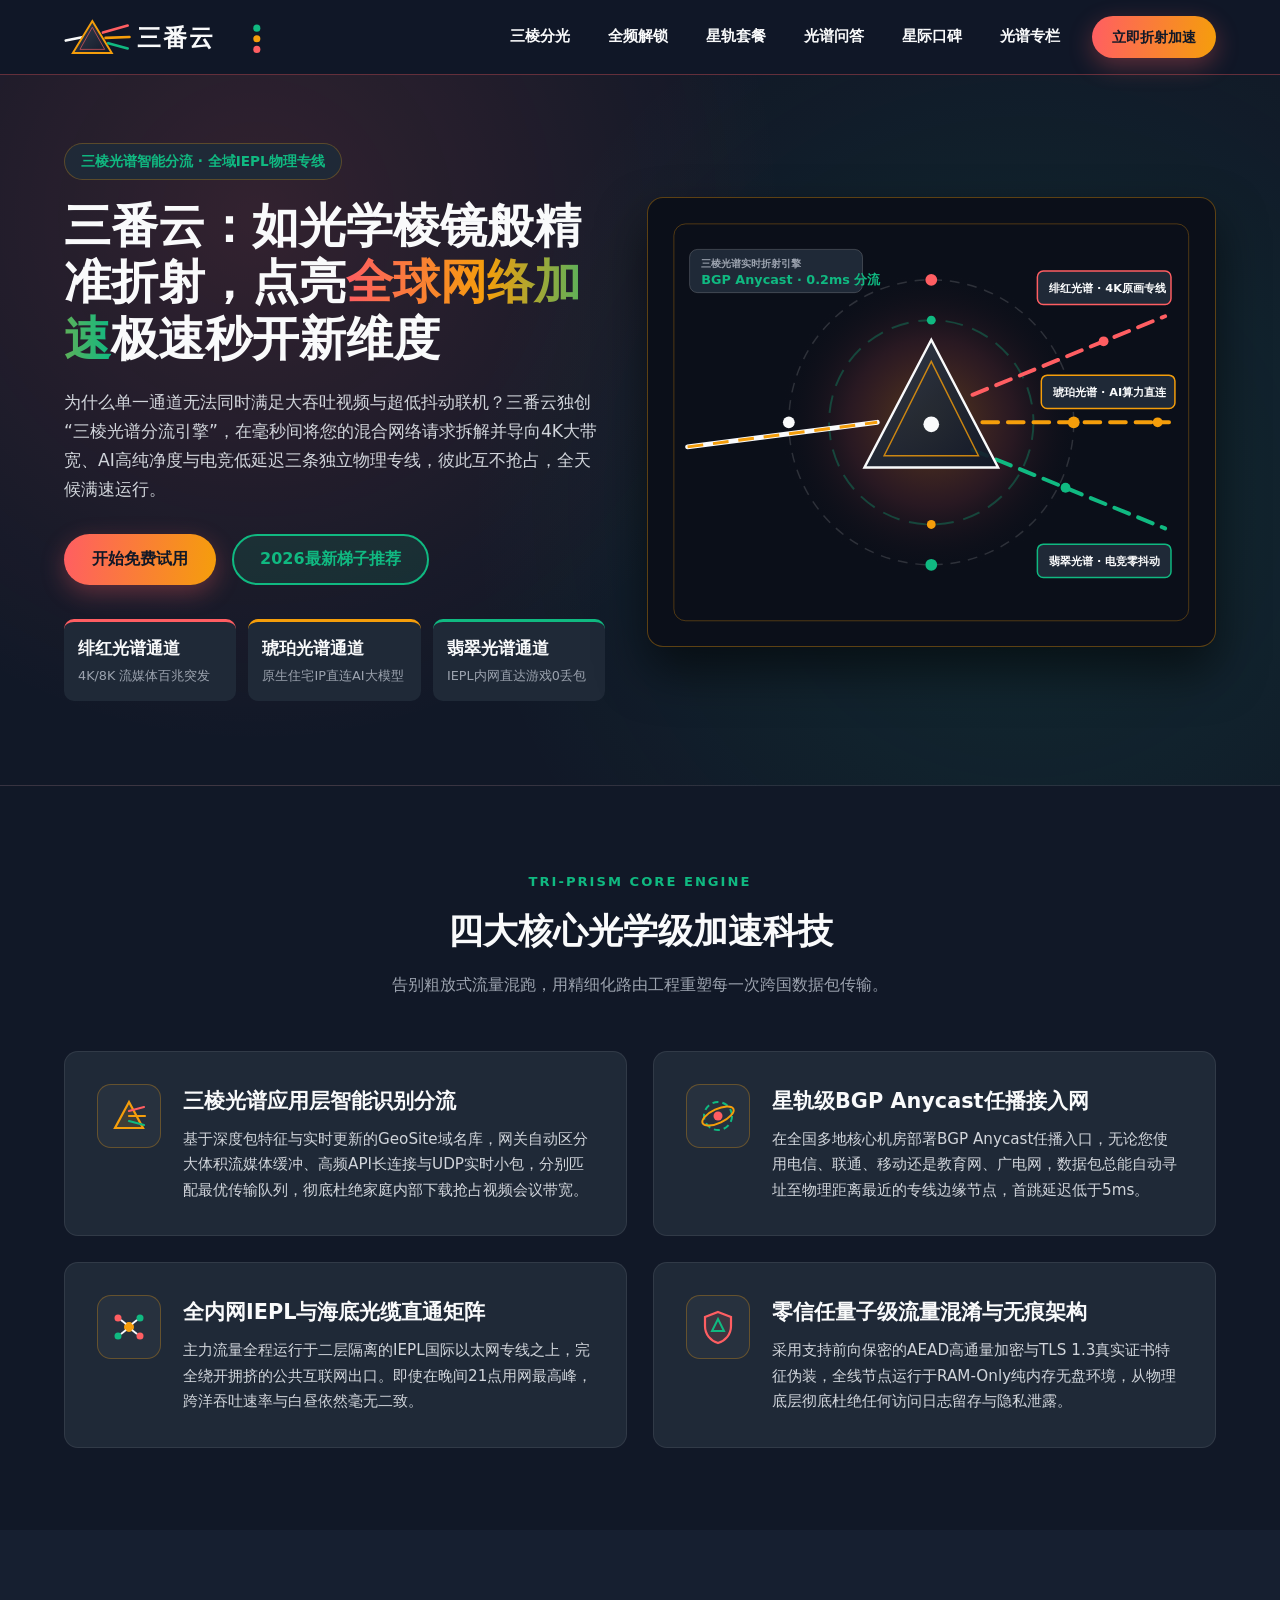
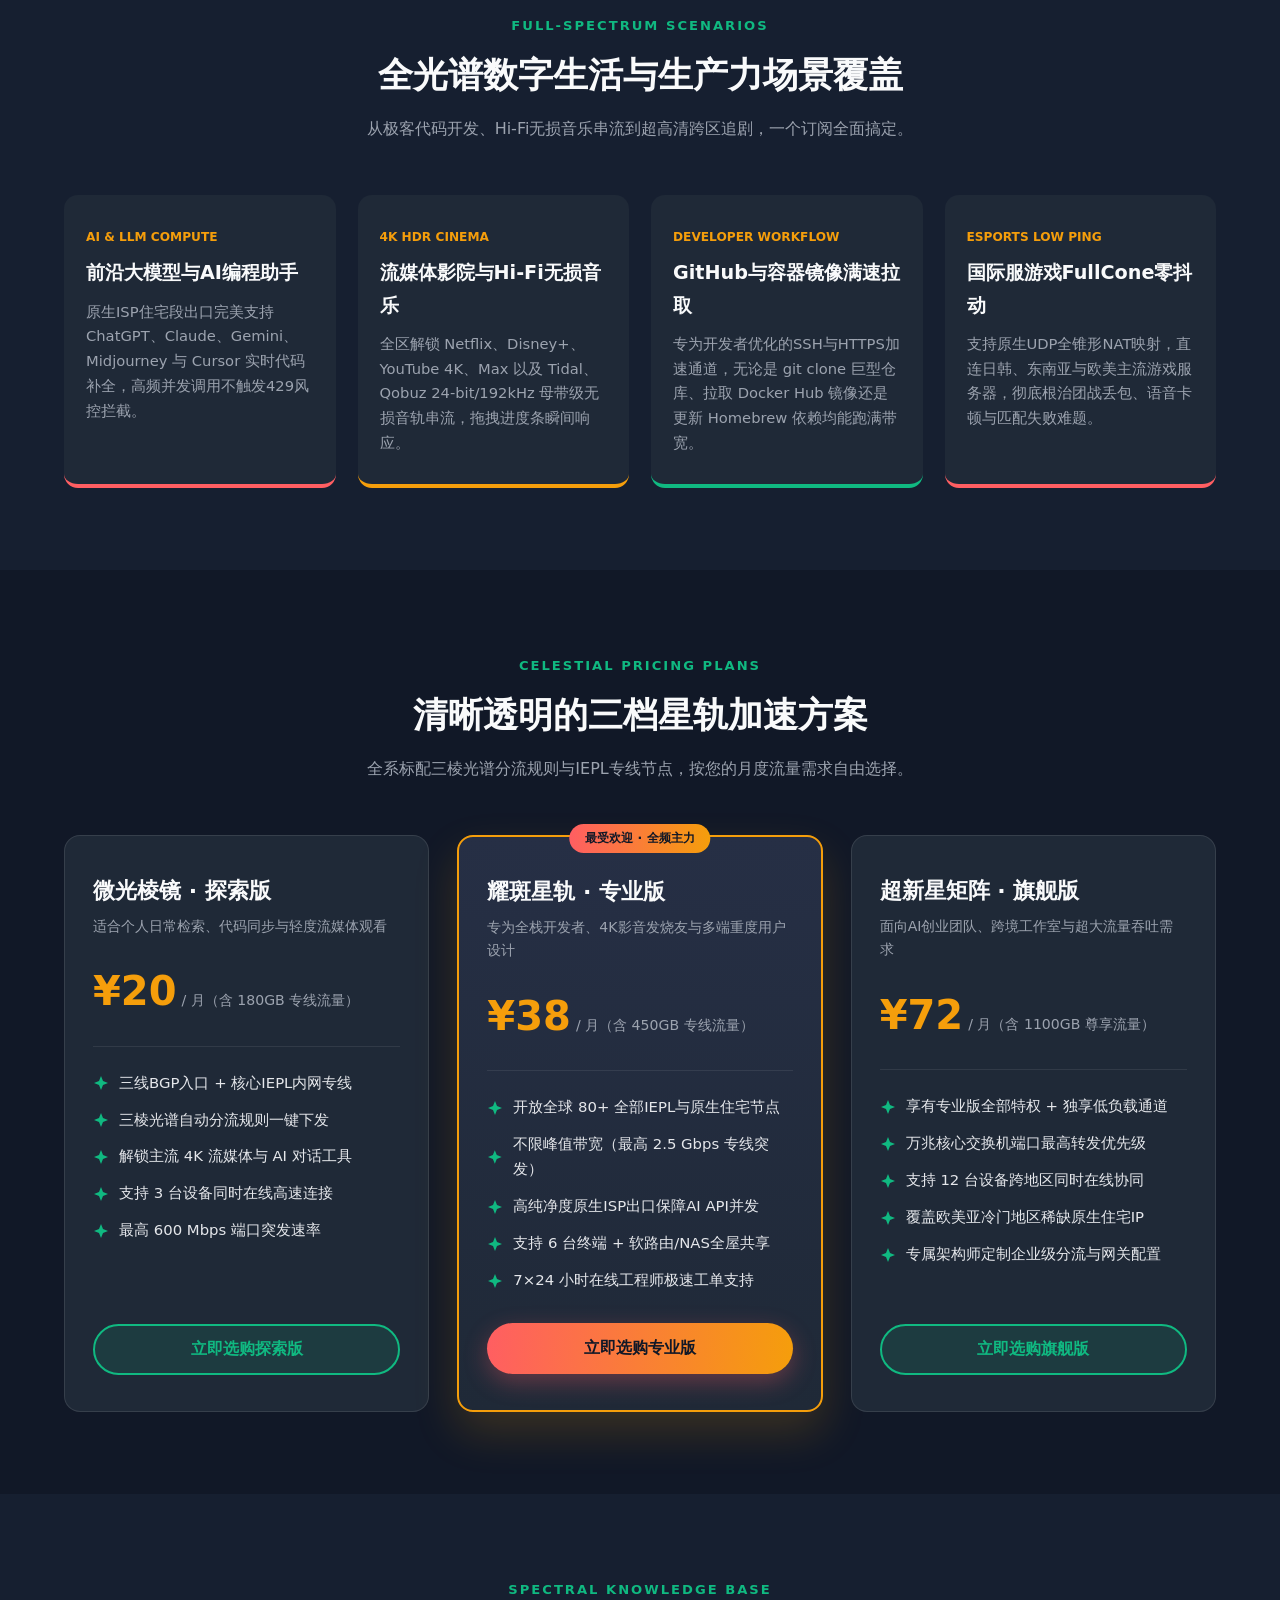
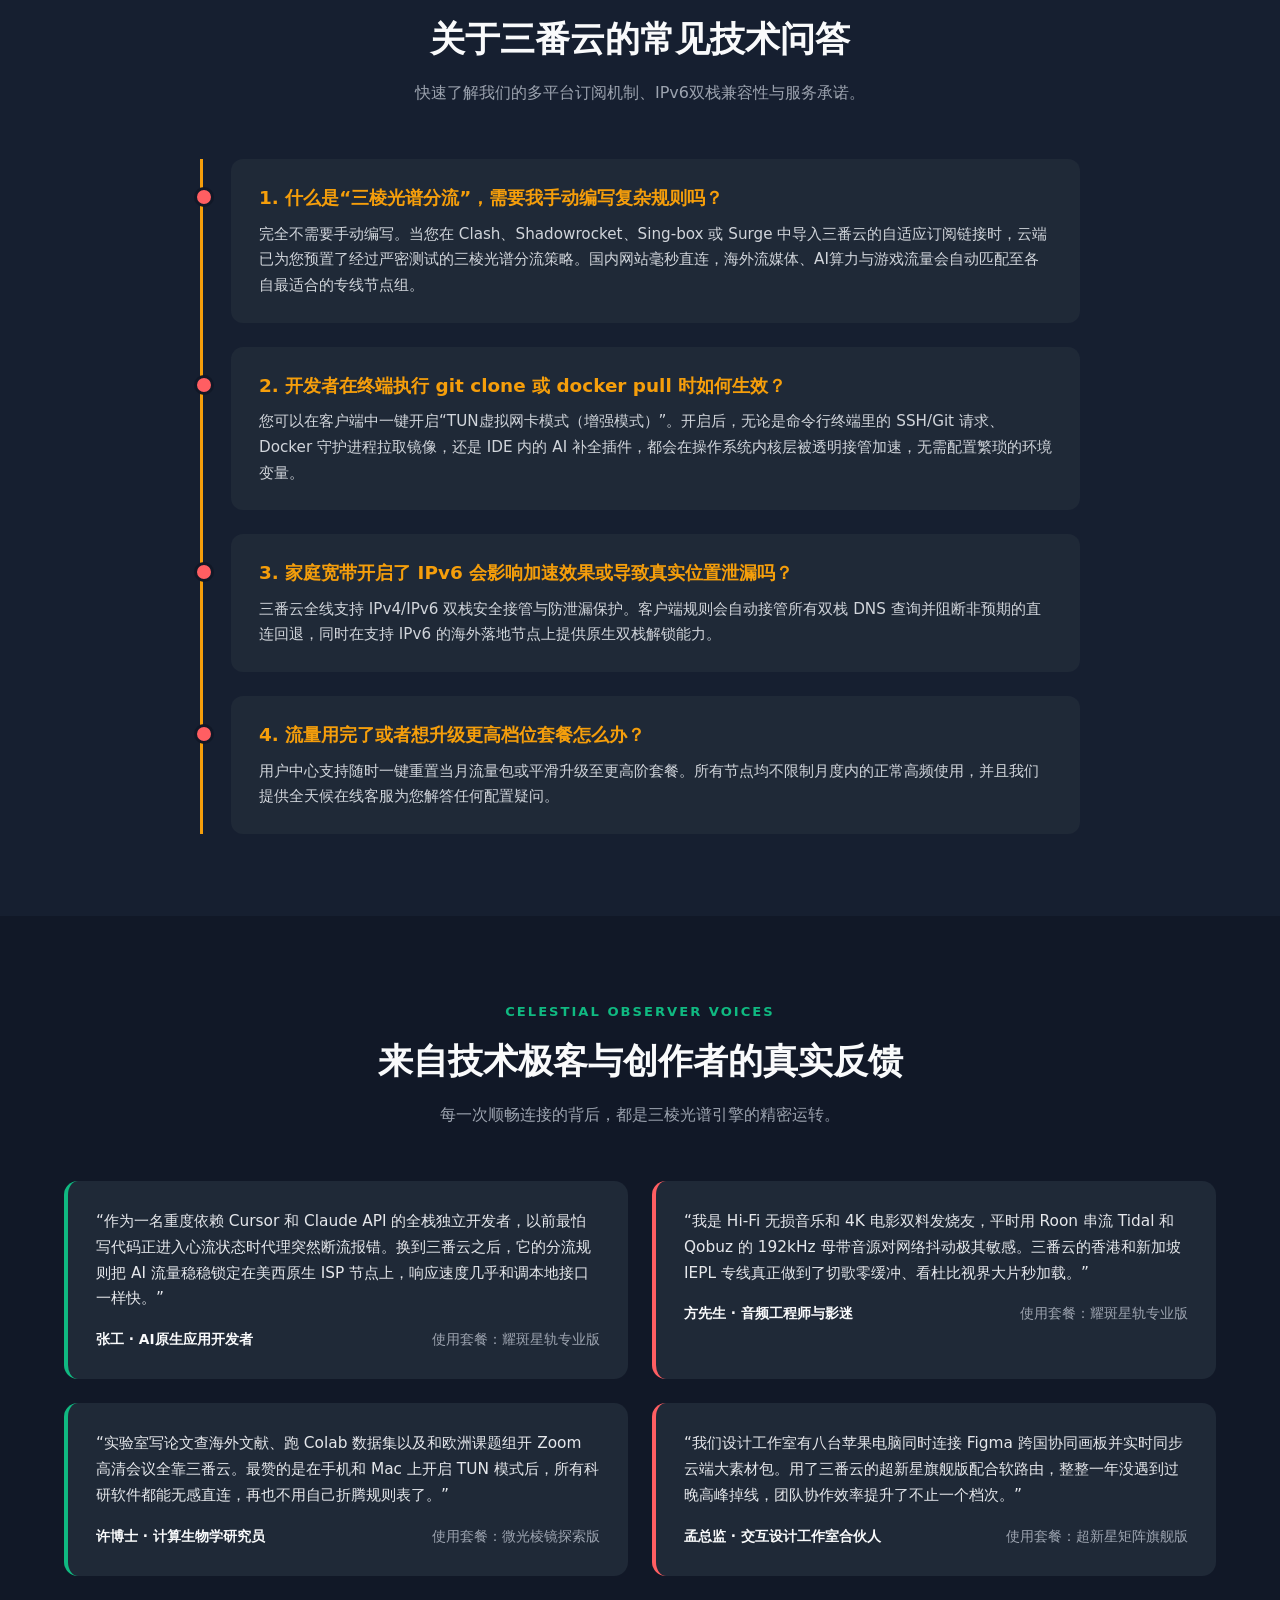
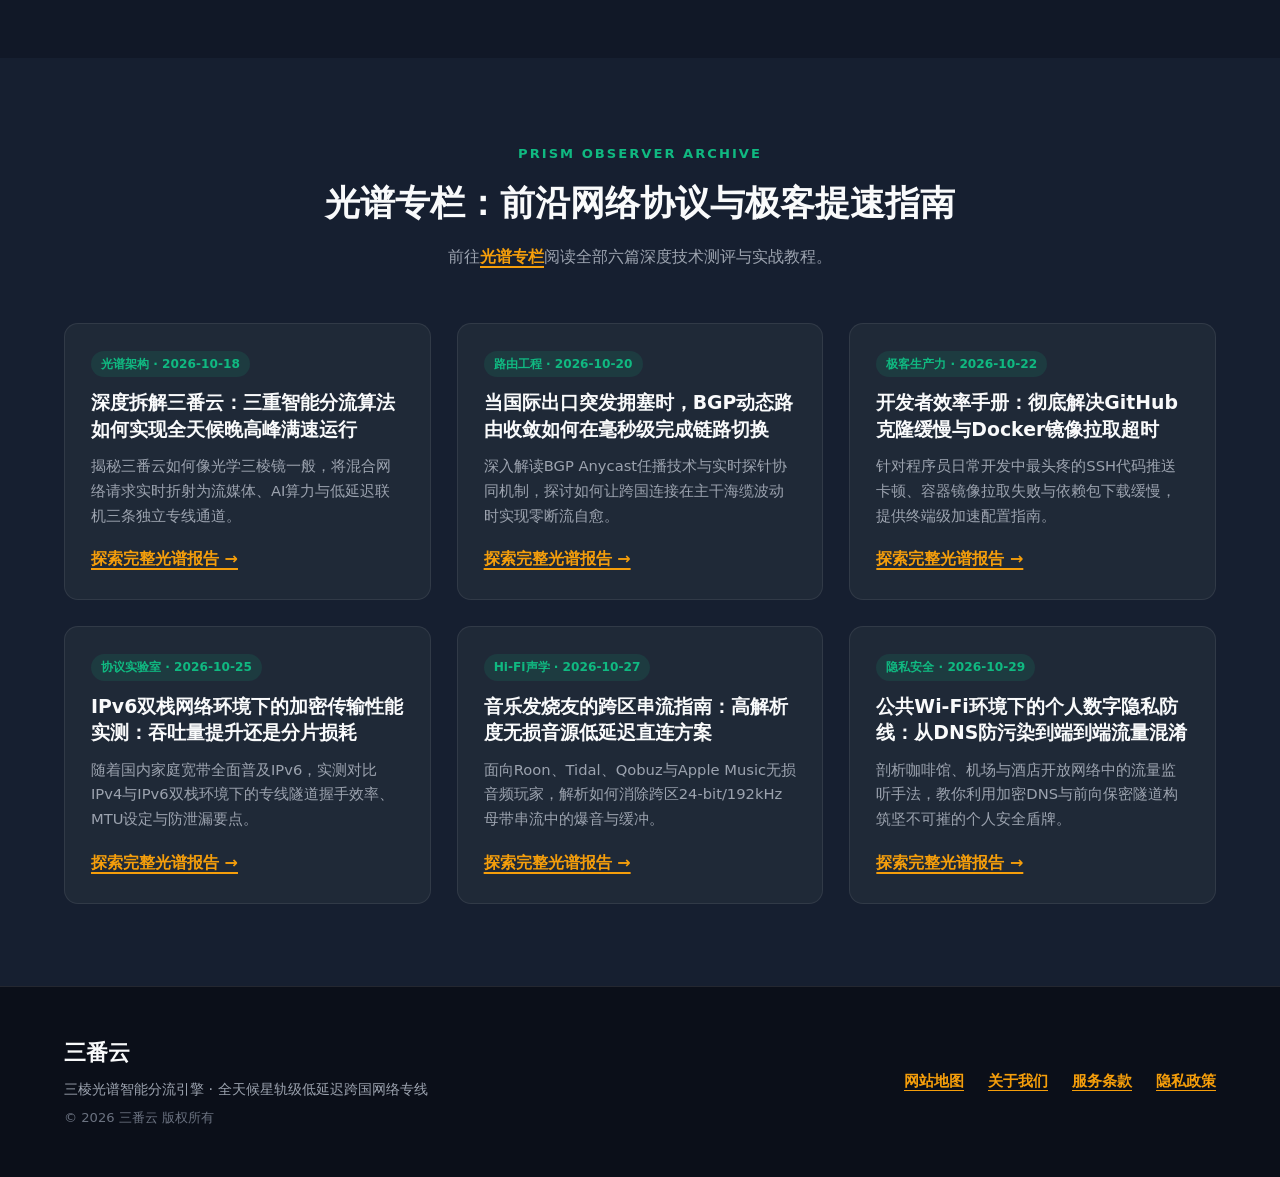
==== index.html @ 59f29165 "Deploy sanfanyun.monster landing page" ====
<!DOCTYPE html>
<html lang="zh-CN">
<head>
  <meta charset="UTF-8">
  <meta name="viewport" content="width=device-width, initial-scale=1.0">
  <title>三番云 - 三棱光谱智能分流网络加速与全球专线极速秒开</title>
  <meta name="description" content="三番云独创三棱光谱折射分流引擎，融合三线BGP与IEPL内网专线提供旗舰级网络加速服务，实现4K流媒体、AI算力与国际服游戏极速秒开，是2026年备受推崇的机场推荐品牌。">
  <meta name="keywords" content="三番云,网络加速,极速秒开,机场推荐,智能分流专线,IEPL高速节点,AI算力加速,GitHub加速">
  <link rel="canonical" href="https://sanfanyun.monster/">
  <meta property="og:type" content="website">
  <meta property="og:title" content="三番云 - 三棱光谱智能分流网络加速与全球专线极速秒开">
  <meta property="og:description" content="三番云独创三棱光谱智能分流与IEPL专线加速，全天候极速秒开，开发者与影音玩家一致认可的机场推荐品牌。">
  <meta property="og:url" content="https://sanfanyun.monster/">
  <meta property="og:site_name" content="三番云">
  <meta property="og:image" content="https://sanfanyun.monster/og-prism.svg">
  <link rel="stylesheet" href="style.css">
  <script type="application/ld+json">
  {
    "@context": "https://schema.org",
    "@type": "Product",
    "name": "三番云",
    "brand": {
      "@type": "Brand",
      "name": "三番云"
    },
    "description": "三番云采用三棱光谱智能分流与IEPL内网专线技术，提供全场景极速秒开的全球网络加速服务，是2026年高口碑机场推荐平台。",
    "offers": {
      "@type": "AggregateOffer",
      "lowPrice": "20.00",
      "highPrice": "72.00",
      "priceCurrency": "CNY",
      "offerCount": "3"
    }
  }
  </script>
</head>
<body>
  <header class="prism-header">
  <div class="orbit-container header-bar">
    <a href="index.html" class="prism-brand" aria-label="三番云首页">
      <svg class="prism-logo-svg" viewBox="0 0 232 52" xmlns="http://www.w3.org/2000/svg" aria-label="三番云">
  <defs>
    <linearGradient id="prismFace" x1="0%" y1="0%" x2="100%" y2="100%">
      <stop offset="0%" stop-color="#374151"/>
      <stop offset="100%" stop-color="#111827"/>
    </linearGradient>
  </defs>
  <!-- Incoming White Beam -->
  <line x1="2" y1="30" x2="22" y2="26" stroke="#F9FAFB" stroke-width="3" stroke-linecap="round"/>
  <!-- Glowing Triangular Prism -->
  <polygon points="32,8 54,44 10,44" fill="url(#prismFace)" stroke="#F59E0B" stroke-width="2.2"/>
  <polygon points="32,15 46,40 18,40" fill="none" stroke="#FF5E62" stroke-width="1" opacity="0.7"/>
  <!-- Three Refracted Spectral Rays -->
  <line x1="44" y1="21" x2="72" y2="13" stroke="#FF5E62" stroke-width="3" stroke-linecap="round"/>
  <line x1="47" y1="27" x2="74" y2="26" stroke="#F59E0B" stroke-width="3" stroke-linecap="round"/>
  <line x1="50" y1="33" x2="72" y2="39" stroke="#10B981" stroke-width="3" stroke-linecap="round"/>
  <!-- Integrated Spectral Typography -->
  <text x="82" y="36" font-family="'PingFang SC', 'Microsoft YaHei', sans-serif" font-weight="900" font-size="27" fill="#F9FAFB" letter-spacing="2.5">三番云</text>
  <circle cx="218" cy="16" r="4" fill="#10B981"/>
  <circle cx="218" cy="28" r="4" fill="#F59E0B"/>
  <circle cx="218" cy="40" r="4" fill="#FF5E62"/>
</svg>
    </a>
    <nav class="prism-nav" aria-label="主导航">
      <div class="prism-nav-items">
        <a href="index.html#spectral-core" class="prism-nav-link">三棱分光</a>
        <a href="index.html#orbital-scenes" class="prism-nav-link">全频解锁</a>
        <a href="index.html#spotlight-tiers" class="prism-nav-link">星轨套餐</a>
        <a href="index.html#timeline-faq" class="prism-nav-link">光谱问答</a>
        <a href="index.html#observer-voices" class="prism-nav-link">星际口碑</a>
        <a href="prism-observer.html" class="prism-nav-link ">光谱专栏</a>
      </div>
      <a href="https://ww012.twilightaff.com/#/?code=A56DH1Af" class="btn-spectrum nav-cta-pill" rel="nofollow" target="_blank">立即折射加速</a>
    </nav>
  </div>
</header>

  <main>
    <!-- Hero Section -->
    <section class="hero-prism-deck">
      <div class="orbit-container hero-deck-layout">
        <div>
          <div class="prism-pill-badge">三棱光谱智能分流 · 全域IEPL物理专线</div>
          <h1 class="hero-prism-h1">三番云：如光学棱镜般精准折射，点亮<span>全球网络加速</span>极速秒开新维度</h1>
          <p class="hero-prism-p">为什么单一通道无法同时满足大吞吐视频与超低抖动联机？三番云独创“三棱光谱分流引擎”，在毫秒间将您的混合网络请求拆解并导向4K大带宽、AI高纯净度与电竞低延迟三条独立物理专线，彼此互不抢占，全天候满速运行。</p>
          <div class="hero-btn-row">
            <a href="https://ww012.twilightaff.com/#/?code=A56DH1Af" class="btn-spectrum" rel="nofollow" target="_blank">开始免费试用</a>
            <a href="https://tizilab.net/paihang/" class="btn-emerald-orbit" target="_blank">2026最新梯子推荐</a>
          </div>
          <div class="spectrum-legend">
            <div class="legend-chip">
              <strong>绯红光谱通道</strong>
              <span>4K/8K 流媒体百兆突发</span>
            </div>
            <div class="legend-chip">
              <strong>琥珀光谱通道</strong>
              <span>原生住宅IP直连AI大模型</span>
            </div>
            <div class="legend-chip">
              <strong>翡翠光谱通道</strong>
              <span>IEPL内网直达游戏0丢包</span>
            </div>
          </div>
        </div>
        <div class="prism-stage-card">
          <svg class="prism-hero-svg" viewBox="0 0 540 420" xmlns="http://www.w3.org/2000/svg" role="img" aria-label="三番云三棱光谱折射分流与星轨卫星中继动态图">
  <defs>
    <linearGradient id="prismCrystalGrad" x1="0%" y1="0%" x2="100%" y2="100%">
      <stop offset="0%" stop-color="#374151" stop-opacity="0.9"/>
      <stop offset="50%" stop-color="#1F2937" stop-opacity="0.85"/>
      <stop offset="100%" stop-color="#111827" stop-opacity="0.95"/>
    </linearGradient>
    <radialGradient id="nebulaGlow" cx="50%" cy="50%" r="50%">
      <stop offset="0%" stop-color="#F59E0B" stop-opacity="0.32"/>
      <stop offset="55%" stop-color="#FF5E62" stop-opacity="0.12"/>
      <stop offset="100%" stop-color="#0B0F19" stop-opacity="0"/>
    </radialGradient>
  </defs>

  <!-- Deep Celestial Frame -->
  <rect x="8" y="8" width="524" height="404" rx="12" fill="#0B0F19" stroke="rgba(245,158,11,0.3)"/>
  <circle cx="270" cy="210" r="155" fill="url(#nebulaGlow)"/>

  <!-- Outer Celestial Orbit Ring -->
  <g class="celestial-ring-1">
    <circle cx="270" cy="210" r="145" fill="none" stroke="rgba(255,255,255,0.14)" stroke-width="1.5" stroke-dasharray="10 8"/>
    <circle cx="270" cy="65" r="6" fill="#FF5E62"/>
    <circle cx="415" cy="210" r="6" fill="#F59E0B"/>
    <circle cx="270" cy="355" r="6" fill="#10B981"/>
    <circle cx="125" cy="210" r="6" fill="#F9FAFB"/>
  </g>

  <!-- Inner Celestial Orbit Ring -->
  <g class="celestial-ring-2">
    <circle cx="270" cy="210" r="104" fill="none" stroke="rgba(16,185,129,0.3)" stroke-width="2" stroke-dasharray="18 10"/>
    <circle cx="270" cy="106" r="4.5" fill="#10B981"/>
    <circle cx="270" cy="314" r="4.5" fill="#F59E0B"/>
  </g>

  <!-- Left High-Speed White Source Beam Entering the Prism -->
  <line x1="22" y1="235" x2="215" y2="210" stroke="#F9FAFB" stroke-width="5" stroke-linecap="round"/>
  <line class="spectral-ray-anim" x1="22" y1="235" x2="215" y2="210" stroke="#F59E0B" stroke-width="3"/>

  <!-- Three Refracted Spectral Data Streams Exiting Right -->
  <!-- Ray 1: Coral (4K Media Stream) -->
  <path class="spectral-ray-anim" d="M 312 182 L 508 102" fill="none" stroke="#FF5E62" stroke-width="4" stroke-linecap="round"/>
  <!-- Ray 2: Amber (AI Compute Stream) -->
  <path class="spectral-ray-anim" d="M 322 210 L 512 210" fill="none" stroke="#F59E0B" stroke-width="4" stroke-linecap="round"/>
  <!-- Ray 3: Emerald (Low-Ping Gaming Stream) -->
  <path class="spectral-ray-anim" d="M 312 238 L 508 318" fill="none" stroke="#10B981" stroke-width="4" stroke-linecap="round"/>

  <!-- Animated Photon Packets Along the 3 Spectral Rays -->
  <circle r="5" fill="#FF5E62">
    <animateMotion dur="1.5s" repeatCount="indefinite" path="M 312 182 L 508 102"/>
  </circle>
  <circle r="5" fill="#F59E0B">
    <animateMotion dur="1.3s" repeatCount="indefinite" path="M 322 210 L 512 210"/>
  </circle>
  <circle r="5" fill="#10B981">
    <animateMotion dur="1.7s" repeatCount="indefinite" path="M 312 238 L 508 318"/>
  </circle>

  <!-- Center Crystalline Tri-Prism -->
  <g class="center-prism-crystal">
    <polygon points="270,126 338,256 202,256" fill="url(#prismCrystalGrad)" stroke="#F9FAFB" stroke-width="2.5"/>
    <polygon points="270,148 318,244 222,244" fill="none" stroke="#F59E0B" stroke-width="1.5" opacity="0.8"/>
    <circle cx="270" cy="212" r="8" fill="#F9FAFB"/>
  </g>

  <!-- Destination Spectral Labels -->
  <g transform="translate(378, 56)">
    <rect x="0" y="0" width="136" height="34" rx="6" fill="#1F2937" stroke="#FF5E62" stroke-width="1.5"/>
    <text x="12" y="21" fill="#F9FAFB" font-size="11.5" font-weight="800">绯红光谱 · 4K原画专线</text>
  </g>

  <g transform="translate(382, 162)">
    <rect x="0" y="0" width="136" height="34" rx="6" fill="#1F2937" stroke="#F59E0B" stroke-width="1.5"/>
    <text x="12" y="21" fill="#F9FAFB" font-size="11.5" font-weight="800">琥珀光谱 · AI算力直连</text>
  </g>

  <g transform="translate(378, 334)">
    <rect x="0" y="0" width="136" height="34" rx="6" fill="#1F2937" stroke="#10B981" stroke-width="1.5"/>
    <text x="12" y="21" fill="#F9FAFB" font-size="11.5" font-weight="800">翡翠光谱 · 电竞零抖动</text>
  </g>

  <!-- Left Source Telemetry Tag -->
  <g transform="translate(24, 34)">
    <rect x="0" y="0" width="176" height="44" rx="8" fill="#1F2937" stroke="rgba(255,255,255,0.18)"/>
    <text x="12" y="18" fill="#9CA3AF" font-size="10" font-weight="700">三棱光谱实时折射引擎</text>
    <text x="12" y="35" fill="#10B981" font-size="13" font-weight="900">BGP Anycast · 0.2ms 分流</text>
  </g>
</svg>
        </div>
      </div>
    </section>

    <!-- Core Advantages (4 Orbital Feature Cards) -->
    <section id="spectral-core" class="orbit-section">
      <div class="orbit-container">
        <div class="orbit-head">
          <span class="orbit-eyebrow">TRI-PRISM CORE ENGINE</span>
          <h2 class="orbit-h2">四大核心光学级加速科技</h2>
          <p class="orbit-sub">告别粗放式流量混跑，用精细化路由工程重塑每一次跨国数据包传输。</p>
        </div>

        <div class="orbital-quad-grid">
          <div class="orbital-feature-card">
            <div class="orbital-icon-wrap"><svg width="38" height="38" viewBox="0 0 38 38" fill="none" xmlns="http://www.w3.org/2000/svg"><polygon points="19,5 33,31 5,31" stroke="#F59E0B" stroke-width="2.2" fill="rgba(245,158,11,0.12)"/><line x1="19" y1="14" x2="34" y2="10" stroke="#FF5E62" stroke-width="2.2" stroke-linecap="round"/><line x1="19" y1="19" x2="35" y2="19" stroke="#F59E0B" stroke-width="2.2" stroke-linecap="round"/><line x1="19" y1="24" x2="34" y2="28" stroke="#10B981" stroke-width="2.2" stroke-linecap="round"/></svg></div>
            <div>
              <h3>三棱光谱应用层智能识别分流</h3>
              <p>基于深度包特征与实时更新的GeoSite域名库，网关自动区分大体积流媒体缓冲、高频API长连接与UDP实时小包，分别匹配最优传输队列，彻底杜绝家庭内部下载抢占视频会议带宽。</p>
            </div>
          </div>

          <div class="orbital-feature-card">
            <div class="orbital-icon-wrap"><svg width="38" height="38" viewBox="0 0 38 38" fill="none" xmlns="http://www.w3.org/2000/svg"><circle cx="19" cy="19" r="14" stroke="#10B981" stroke-width="2" stroke-dasharray="6 4"/><ellipse cx="19" cy="19" rx="17" ry="7" transform="rotate(-25 19 19)" stroke="#F59E0B" stroke-width="2"/><circle cx="19" cy="19" r="4.5" fill="#FF5E62"/></svg></div>
            <div>
              <h3>星轨级BGP Anycast任播接入网</h3>
              <p>在全国多地核心机房部署BGP Anycast任播入口，无论您使用电信、联通、移动还是教育网、广电网，数据包总能自动寻址至物理距离最近的专线边缘节点，首跳延迟低于5ms。</p>
            </div>
          </div>

          <div class="orbital-feature-card">
            <div class="orbital-icon-wrap"><svg width="38" height="38" viewBox="0 0 38 38" fill="none" xmlns="http://www.w3.org/2000/svg"><circle cx="19" cy="19" r="5" fill="#F59E0B"/><circle cx="8" cy="10" r="3.5" fill="#FF5E62"/><circle cx="30" cy="10" r="3.5" fill="#10B981"/><circle cx="8" cy="28" r="3.5" fill="#10B981"/><circle cx="30" cy="28" r="3.5" fill="#FF5E62"/><line x1="11" y1="12" x2="16" y2="16" stroke="#F9FAFB" stroke-width="1.8"/><line x1="27" y1="12" x2="22" y2="16" stroke="#F9FAFB" stroke-width="1.8"/><line x1="11" y1="26" x2="16" y2="22" stroke="#F9FAFB" stroke-width="1.8"/><line x1="27" y1="26" x2="22" y2="22" stroke="#F9FAFB" stroke-width="1.8"/></svg></div>
            <div>
              <h3>全内网IEPL与海底光缆直通矩阵</h3>
              <p>主力流量全程运行于二层隔离的IEPL国际以太网专线之上，完全绕开拥挤的公共互联网出口。即使在晚间21点用网最高峰，跨洋吞吐速率与白昼依然毫无二致。</p>
            </div>
          </div>

          <div class="orbital-feature-card">
            <div class="orbital-icon-wrap"><svg width="38" height="38" viewBox="0 0 38 38" fill="none" xmlns="http://www.w3.org/2000/svg"><path d="M19 4L32 9V18C32 26.5 26.4 32.8 19 35C11.6 32.8 6 26.5 6 18V9L19 4Z" stroke="#FF5E62" stroke-width="2.2" fill="rgba(255,94,98,0.1)"/><polygon points="19,11 25,23 13,23" stroke="#10B981" stroke-width="2" fill="none"/></svg></div>
            <div>
              <h3>零信任量子级流量混淆与无痕架构</h3>
              <p>采用支持前向保密的AEAD高通量加密与TLS 1.3真实证书特征伪装，全线节点运行于RAM-Only纯内存无盘环境，从物理底层彻底杜绝任何访问日志留存与隐私泄露。</p>
            </div>
          </div>
        </div>
      </div>
    </section>

    <!-- Streaming & AI Support (4 Spectral Beam Cards) -->
    <section id="orbital-scenes" class="orbit-section alt-bg">
      <div class="orbit-container">
        <div class="orbit-head">
          <span class="orbit-eyebrow">FULL-SPECTRUM SCENARIOS</span>
          <h2 class="orbit-h2">全光谱数字生活与生产力场景覆盖</h2>
          <p class="orbit-sub">从极客代码开发、Hi-Fi无损音乐串流到超高清跨区追剧，一个订阅全面搞定。</p>
        </div>

        <div class="spectral-scene-grid">
          <div class="scene-card">
            <div>
              <span class="scene-badge">AI & LLM COMPUTE</span>
              <h3>前沿大模型与AI编程助手</h3>
              <p>原生ISP住宅段出口完美支持 ChatGPT、Claude、Gemini、Midjourney 与 Cursor 实时代码补全，高频并发调用不触发429风控拦截。</p>
            </div>
          </div>

          <div class="scene-card">
            <div>
              <span class="scene-badge">4K HDR CINEMA</span>
              <h3>流媒体影院与Hi-Fi无损音乐</h3>
              <p>全区解锁 Netflix、Disney+、YouTube 4K、Max 以及 Tidal、Qobuz 24-bit/192kHz 母带级无损音轨串流，拖拽进度条瞬间响应。</p>
            </div>
          </div>

          <div class="scene-card">
            <div>
              <span class="scene-badge">DEVELOPER WORKFLOW</span>
              <h3>GitHub与容器镜像满速拉取</h3>
              <p>专为开发者优化的SSH与HTTPS加速通道，无论是 git clone 巨型仓库、拉取 Docker Hub 镜像还是更新 Homebrew 依赖均能跑满带宽。</p>
            </div>
          </div>

          <div class="scene-card">
            <div>
              <span class="scene-badge">ESPORTS LOW PING</span>
              <h3>国际服游戏FullCone零抖动</h3>
              <p>支持原生UDP全锥形NAT映射，直连日韩、东南亚与欧美主流游戏服务器，彻底根治团战丢包、语音卡顿与匹配失败难题。</p>
            </div>
          </div>
        </div>
      </div>
    </section>

    <!-- Pricing Comparison Table (3 Spotlight Columns) -->
    <section id="spotlight-tiers" class="orbit-section">
      <div class="orbit-container">
        <div class="orbit-head">
          <span class="orbit-eyebrow">CELESTIAL PRICING PLANS</span>
          <h2 class="orbit-h2">清晰透明的三档星轨加速方案</h2>
          <p class="orbit-sub">全系标配三棱光谱分流规则与IEPL专线节点，按您的月度流量需求自由选择。</p>
        </div>

        <div class="spotlight-pricing">
          <!-- Tier 1 -->
          <div class="prism-plan-card">
            <div>
              <h3 class="prism-plan-title">微光棱镜 · 探索版</h3>
              <p class="prism-plan-desc">适合个人日常检索、代码同步与轻度流媒体观看</p>
              <div class="prism-price-row">
                <span class="prism-price-val">¥20</span>
                <span class="prism-price-unit">/ 月（含 180GB 专线流量）</span>
              </div>
              <ul class="prism-feature-list">
                <li><svg width="16" height="16" viewBox="0 0 16 16" fill="none" xmlns="http://www.w3.org/2000/svg"><polygon points="8,1 10,6 15,8 10,10 8,15 6,10 1,8 6,6" fill="#10B981"/></svg><span>三线BGP入口 + 核心IEPL内网专线</span></li>
                <li><svg width="16" height="16" viewBox="0 0 16 16" fill="none" xmlns="http://www.w3.org/2000/svg"><polygon points="8,1 10,6 15,8 10,10 8,15 6,10 1,8 6,6" fill="#10B981"/></svg><span>三棱光谱自动分流规则一键下发</span></li>
                <li><svg width="16" height="16" viewBox="0 0 16 16" fill="none" xmlns="http://www.w3.org/2000/svg"><polygon points="8,1 10,6 15,8 10,10 8,15 6,10 1,8 6,6" fill="#10B981"/></svg><span>解锁主流 4K 流媒体与 AI 对话工具</span></li>
                <li><svg width="16" height="16" viewBox="0 0 16 16" fill="none" xmlns="http://www.w3.org/2000/svg"><polygon points="8,1 10,6 15,8 10,10 8,15 6,10 1,8 6,6" fill="#10B981"/></svg><span>支持 3 台设备同时在线高速连接</span></li>
                <li><svg width="16" height="16" viewBox="0 0 16 16" fill="none" xmlns="http://www.w3.org/2000/svg"><polygon points="8,1 10,6 15,8 10,10 8,15 6,10 1,8 6,6" fill="#10B981"/></svg><span>最高 600 Mbps 端口突发速率</span></li>
              </ul>
            </div>
            <a href="https://ww012.twilightaff.com/#/?code=A56DH1Af" class="btn-emerald-orbit" rel="nofollow" target="_blank">立即选购探索版</a>
          </div>

          <!-- Tier 2 (Spotlight) -->
          <div class="prism-plan-card spotlight">
            <span class="spotlight-tag">最受欢迎 · 全频主力</span>
            <div>
              <h3 class="prism-plan-title">耀斑星轨 · 专业版</h3>
              <p class="prism-plan-desc">专为全栈开发者、4K影音发烧友与多端重度用户设计</p>
              <div class="prism-price-row">
                <span class="prism-price-val">¥38</span>
                <span class="prism-price-unit">/ 月（含 450GB 专线流量）</span>
              </div>
              <ul class="prism-feature-list">
                <li><svg width="16" height="16" viewBox="0 0 16 16" fill="none" xmlns="http://www.w3.org/2000/svg"><polygon points="8,1 10,6 15,8 10,10 8,15 6,10 1,8 6,6" fill="#10B981"/></svg><span>开放全球 80+ 全部IEPL与原生住宅节点</span></li>
                <li><svg width="16" height="16" viewBox="0 0 16 16" fill="none" xmlns="http://www.w3.org/2000/svg"><polygon points="8,1 10,6 15,8 10,10 8,15 6,10 1,8 6,6" fill="#10B981"/></svg><span>不限峰值带宽（最高 2.5 Gbps 专线突发）</span></li>
                <li><svg width="16" height="16" viewBox="0 0 16 16" fill="none" xmlns="http://www.w3.org/2000/svg"><polygon points="8,1 10,6 15,8 10,10 8,15 6,10 1,8 6,6" fill="#10B981"/></svg><span>高纯净度原生ISP出口保障AI API并发</span></li>
                <li><svg width="16" height="16" viewBox="0 0 16 16" fill="none" xmlns="http://www.w3.org/2000/svg"><polygon points="8,1 10,6 15,8 10,10 8,15 6,10 1,8 6,6" fill="#10B981"/></svg><span>支持 6 台终端 + 软路由/NAS全屋共享</span></li>
                <li><svg width="16" height="16" viewBox="0 0 16 16" fill="none" xmlns="http://www.w3.org/2000/svg"><polygon points="8,1 10,6 15,8 10,10 8,15 6,10 1,8 6,6" fill="#10B981"/></svg><span>7×24 小时在线工程师极速工单支持</span></li>
              </ul>
            </div>
            <a href="https://ww012.twilightaff.com/#/?code=A56DH1Af" class="btn-spectrum" rel="nofollow" target="_blank">立即选购专业版</a>
          </div>

          <!-- Tier 3 -->
          <div class="prism-plan-card">
            <div>
              <h3 class="prism-plan-title">超新星矩阵 · 旗舰版</h3>
              <p class="prism-plan-desc">面向AI创业团队、跨境工作室与超大流量吞吐需求</p>
              <div class="prism-price-row">
                <span class="prism-price-val">¥72</span>
                <span class="prism-price-unit">/ 月（含 1100GB 尊享流量）</span>
              </div>
              <ul class="prism-feature-list">
                <li><svg width="16" height="16" viewBox="0 0 16 16" fill="none" xmlns="http://www.w3.org/2000/svg"><polygon points="8,1 10,6 15,8 10,10 8,15 6,10 1,8 6,6" fill="#10B981"/></svg><span>享有专业版全部特权 + 独享低负载通道</span></li>
                <li><svg width="16" height="16" viewBox="0 0 16 16" fill="none" xmlns="http://www.w3.org/2000/svg"><polygon points="8,1 10,6 15,8 10,10 8,15 6,10 1,8 6,6" fill="#10B981"/></svg><span>万兆核心交换机端口最高转发优先级</span></li>
                <li><svg width="16" height="16" viewBox="0 0 16 16" fill="none" xmlns="http://www.w3.org/2000/svg"><polygon points="8,1 10,6 15,8 10,10 8,15 6,10 1,8 6,6" fill="#10B981"/></svg><span>支持 12 台设备跨地区同时在线协同</span></li>
                <li><svg width="16" height="16" viewBox="0 0 16 16" fill="none" xmlns="http://www.w3.org/2000/svg"><polygon points="8,1 10,6 15,8 10,10 8,15 6,10 1,8 6,6" fill="#10B981"/></svg><span>覆盖欧美亚冷门地区稀缺原生住宅IP</span></li>
                <li><svg width="16" height="16" viewBox="0 0 16 16" fill="none" xmlns="http://www.w3.org/2000/svg"><polygon points="8,1 10,6 15,8 10,10 8,15 6,10 1,8 6,6" fill="#10B981"/></svg><span>专属架构师定制企业级分流与网关配置</span></li>
              </ul>
            </div>
            <a href="https://ww012.twilightaff.com/#/?code=A56DH1Af" class="btn-emerald-orbit" rel="nofollow" target="_blank">立即选购旗舰版</a>
          </div>
        </div>
      </div>
    </section>

    <!-- Timeline FAQ Section (4 FAQs) -->
    <section id="timeline-faq" class="orbit-section alt-bg">
      <div class="orbit-container">
        <div class="orbit-head">
          <span class="orbit-eyebrow">SPECTRAL KNOWLEDGE BASE</span>
          <h2 class="orbit-h2">关于三番云的常见技术问答</h2>
          <p class="orbit-sub">快速了解我们的多平台订阅机制、IPv6双栈兼容性与服务承诺。</p>
        </div>

        <div class="timeline-faq-list">
          <div class="timeline-faq-node">
            <h3>1. 什么是“三棱光谱分流”，需要我手动编写复杂规则吗？</h3>
            <p>完全不需要手动编写。当您在 Clash、Shadowrocket、Sing-box 或 Surge 中导入三番云的自适应订阅链接时，云端已为您预置了经过严密测试的三棱光谱分流策略。国内网站毫秒直连，海外流媒体、AI算力与游戏流量会自动匹配至各自最适合的专线节点组。</p>
          </div>

          <div class="timeline-faq-node">
            <h3>2. 开发者在终端执行 git clone 或 docker pull 时如何生效？</h3>
            <p>您可以在客户端中一键开启“TUN虚拟网卡模式（增强模式）”。开启后，无论是命令行终端里的 SSH/Git 请求、Docker 守护进程拉取镜像，还是 IDE 内的 AI 补全插件，都会在操作系统内核层被透明接管加速，无需配置繁琐的环境变量。</p>
          </div>

          <div class="timeline-faq-node">
            <h3>3. 家庭宽带开启了 IPv6 会影响加速效果或导致真实位置泄漏吗？</h3>
            <p>三番云全线支持 IPv4/IPv6 双栈安全接管与防泄漏保护。客户端规则会自动接管所有双栈 DNS 查询并阻断非预期的直连回退，同时在支持 IPv6 的海外落地节点上提供原生双栈解锁能力。</p>
          </div>

          <div class="timeline-faq-node">
            <h3>4. 流量用完了或者想升级更高档位套餐怎么办？</h3>
            <p>用户中心支持随时一键重置当月流量包或平滑升级至更高阶套餐。所有节点均不限制月度内的正常高频使用，并且我们提供全天候在线客服为您解答任何配置疑问。</p>
          </div>
        </div>
      </div>
    </section>

    <!-- User Testimonials (4 Reviews) -->
    <section id="observer-voices" class="orbit-section">
      <div class="orbit-container">
        <div class="orbit-head">
          <span class="orbit-eyebrow">CELESTIAL OBSERVER VOICES</span>
          <h2 class="orbit-h2">来自技术极客与创作者的真实反馈</h2>
          <p class="orbit-sub">每一次顺畅连接的背后，都是三棱光谱引擎的精密运转。</p>
        </div>

        <div class="observer-reviews-grid">
          <div class="observer-card">
            <p class="observer-text">“作为一名重度依赖 Cursor 和 Claude API 的全栈独立开发者，以前最怕写代码正进入心流状态时代理突然断流报错。换到三番云之后，它的分流规则把 AI 流量稳稳锁定在美西原生 ISP 节点上，响应速度几乎和调本地接口一样快。”</p>
            <div class="observer-user">
              <strong>张工 · AI原生应用开发者</strong>
              <span>使用套餐：耀斑星轨专业版</span>
            </div>
          </div>

          <div class="observer-card">
            <p class="observer-text">“我是 Hi-Fi 无损音乐和 4K 电影双料发烧友，平时用 Roon 串流 Tidal 和 Qobuz 的 192kHz 母带音源对网络抖动极其敏感。三番云的香港和新加坡 IEPL 专线真正做到了切歌零缓冲、看杜比视界大片秒加载。”</p>
            <div class="observer-user">
              <strong>方先生 · 音频工程师与影迷</strong>
              <span>使用套餐：耀斑星轨专业版</span>
            </div>
          </div>

          <div class="observer-card">
            <p class="observer-text">“实验室写论文查海外文献、跑 Colab 数据集以及和欧洲课题组开 Zoom 高清会议全靠三番云。最赞的是在手机和 Mac 上开启 TUN 模式后，所有科研软件都能无感直连，再也不用自己折腾规则表了。”</p>
            <div class="observer-user">
              <strong>许博士 · 计算生物学研究员</strong>
              <span>使用套餐：微光棱镜探索版</span>
            </div>
          </div>

          <div class="observer-card">
            <p class="observer-text">“我们设计工作室有八台苹果电脑同时连接 Figma 跨国协同画板并实时同步云端大素材包。用了三番云的超新星旗舰版配合软路由，整整一年没遇到过晚高峰掉线，团队协作效率提升了不止一个档次。”</p>
            <div class="observer-user">
              <strong>孟总监 · 交互设计工作室合伙人</strong>
              <span>使用套餐：超新星矩阵旗舰版</span>
            </div>
          </div>
        </div>
      </div>
    </section>

    <!-- Hub Preview Section -->
    <section class="orbit-section alt-bg">
      <div class="orbit-container">
        <div class="orbit-head">
          <span class="orbit-eyebrow">PRISM OBSERVER ARCHIVE</span>
          <h2 class="orbit-h2">光谱专栏：前沿网络协议与极客提速指南</h2>
          <p class="orbit-sub">前往<a href="prism-observer.html">光谱专栏</a>阅读全部六篇深度技术测评与实战教程。</p>
        </div>
        <div class="prism-articles-grid">
          <article class="prism-article-card">
  <div>
    <span class="prism-badge">光谱架构 · 2026-10-18</span>
    <h3 class="prism-card-h3"><a href="sanfanyun-spectral-load-balancing-test.html">深度拆解三番云：三重智能分流算法如何实现全天候晚高峰满速运行</a></h3>
    <p class="prism-card-excerpt">揭秘三番云如何像光学三棱镜一般，将混合网络请求实时折射为流媒体、AI算力与低延迟联机三条独立专线通道。</p>
  </div>
  <a href="sanfanyun-spectral-load-balancing-test.html">探索完整光谱报告 →</a>
</article>
<article class="prism-article-card">
  <div>
    <span class="prism-badge">路由工程 · 2026-10-20</span>
    <h3 class="prism-card-h3"><a href="bgp-anycast-dynamic-route-convergence.html">当国际出口突发拥塞时，BGP动态路由收敛如何在毫秒级完成链路切换</a></h3>
    <p class="prism-card-excerpt">深入解读BGP Anycast任播技术与实时探针协同机制，探讨如何让跨国连接在主干海缆波动时实现零断流自愈。</p>
  </div>
  <a href="bgp-anycast-dynamic-route-convergence.html">探索完整光谱报告 →</a>
</article>
<article class="prism-article-card">
  <div>
    <span class="prism-badge">极客生产力 · 2026-10-22</span>
    <h3 class="prism-card-h3"><a href="developer-github-dockerhub-pull-acceleration.html">开发者效率手册：彻底解决GitHub克隆缓慢与Docker镜像拉取超时</a></h3>
    <p class="prism-card-excerpt">针对程序员日常开发中最头疼的SSH代码推送卡顿、容器镜像拉取失败与依赖包下载缓慢，提供终端级加速配置指南。</p>
  </div>
  <a href="developer-github-dockerhub-pull-acceleration.html">探索完整光谱报告 →</a>
</article>
<article class="prism-article-card">
  <div>
    <span class="prism-badge">协议实验室 · 2026-10-25</span>
    <h3 class="prism-card-h3"><a href="ipv6-dual-stack-tunnel-performance.html">IPv6双栈网络环境下的加密传输性能实测：吞吐量提升还是分片损耗</a></h3>
    <p class="prism-card-excerpt">随着国内家庭宽带全面普及IPv6，实测对比IPv4与IPv6双栈环境下的专线隧道握手效率、MTU设定与防泄漏要点。</p>
  </div>
  <a href="ipv6-dual-stack-tunnel-performance.html">探索完整光谱报告 →</a>
</article>
<article class="prism-article-card">
  <div>
    <span class="prism-badge">Hi-Fi声学 · 2026-10-27</span>
    <h3 class="prism-card-h3"><a href="lossless-music-tidal-qobuz-streaming.html">音乐发烧友的跨区串流指南：高解析度无损音源低延迟直连方案</a></h3>
    <p class="prism-card-excerpt">面向Roon、Tidal、Qobuz与Apple Music无损音频玩家，解析如何消除跨区24-bit/192kHz母带串流中的爆音与缓冲。</p>
  </div>
  <a href="lossless-music-tidal-qobuz-streaming.html">探索完整光谱报告 →</a>
</article>
<article class="prism-article-card">
  <div>
    <span class="prism-badge">隐私安全 · 2026-10-29</span>
    <h3 class="prism-card-h3"><a href="zero-trust-personal-privacy-shield.html">公共Wi-Fi环境下的个人数字隐私防线：从DNS防污染到端到端流量混淆</a></h3>
    <p class="prism-card-excerpt">剖析咖啡馆、机场与酒店开放网络中的流量监听手法，教你利用加密DNS与前向保密隧道构筑坚不可摧的个人安全盾牌。</p>
  </div>
  <a href="zero-trust-personal-privacy-shield.html">探索完整光谱报告 →</a>
</article>
        </div>
      </div>
    </section>
  </main>

  <footer class="prism-footer">
  <div class="orbit-container footer-flex">
    <div class="footer-info">
      <div class="footer-brand-name">三番云</div>
      <p class="footer-desc">三棱光谱智能分流引擎 · 全天候星轨级低延迟跨国网络专线</p>
      <p class="footer-copy">© 2026 三番云 版权所有</p>
    </div>
    <nav class="footer-legal-links" aria-label="底部导航">
      <a href="sitemap.html">网站地图</a>
      <a href="about.html">关于我们</a>
      <a href="terms.html">服务条款</a>
      <a href="privacy.html">隐私政策</a>
    </nav>
  </div>
</footer>
</body>
</html>
---- style.css ----
/* 三番云 - 三棱光谱折射与星轨罗盘风格 (Tri-Prism Spectral Refraction & Celestial Orbit) */
:root {
  --twilight-bg: #111827;
  --slate-surface: #1F2937;
  --slate-elevated: #283548;
  --coral-ray: #FF5E62;
  --amber-ray: #F59E0B;
  --emerald-ray: #10B981;
  --star-white: #F9FAFB;
  --star-muted: #9CA3AF;
  --orbit-border: rgba(245, 158, 11, 0.28);
}

* {
  box-sizing: border-box;
  margin: 0;
  padding: 0;
}

html {
  scroll-behavior: smooth;
  background-color: var(--twilight-bg);
  color: var(--star-white);
  font-family: 'PingFang SC', 'Hiragino Sans GB', 'Microsoft YaHei', system-ui, sans-serif;
  line-height: 1.68;
}

body {
  background-color: var(--twilight-bg);
  color: var(--star-white);
  overflow-x: hidden;
}

/* Prominent Custom Hyperlink Color - Amber Sun & Coral Spectrum, identical visited state */
a, a:visited, a:active {
  color: var(--amber-ray);
  text-decoration: underline;
  text-underline-offset: 4px;
  text-decoration-thickness: 1.5px;
  font-weight: 600;
  transition: color 0.2s ease;
}

a:hover {
  color: var(--coral-ray);
}

.orbit-container {
  width: 100%;
  max-width: 1200px;
  margin: 0 auto;
  padding: 0 24px;
}

/* Header & Navigation */
.prism-header {
  position: sticky;
  top: 0;
  z-index: 100;
  background: rgba(17, 24, 39, 0.95);
  border-bottom: 1px solid rgba(255, 94, 98, 0.35);
}

.header-bar {
  display: flex;
  align-items: center;
  justify-content: space-between;
  padding-top: 14px;
  padding-bottom: 14px;
  gap: 20px;
}

.prism-brand, .prism-brand:visited {
  text-decoration: none;
  display: inline-flex;
  align-items: center;
}

.prism-logo-svg {
  height: 46px;
  width: auto;
  display: block;
}

.prism-nav {
  display: flex;
  align-items: center;
  gap: 22px;
  flex-wrap: wrap;
}

.prism-nav-items {
  display: flex;
  align-items: center;
  gap: 18px;
  flex-wrap: wrap;
}

.prism-nav-link, .prism-nav-link:visited {
  color: var(--star-white);
  text-decoration: none;
  font-size: 0.94rem;
  font-weight: 600;
  padding: 6px 10px;
  border-radius: 6px;
  transition: background 0.2s ease, color 0.2s ease;
}

.prism-nav-link:hover, .prism-nav-link.active {
  background: rgba(245, 158, 11, 0.14);
  color: var(--amber-ray);
}

/* Buttons */
.btn-spectrum, .btn-spectrum:visited {
  display: inline-flex;
  align-items: center;
  justify-content: center;
  background: linear-gradient(95deg, var(--coral-ray) 0%, var(--amber-ray) 100%);
  color: #111827;
  text-decoration: none;
  font-weight: 900;
  padding: 12px 28px;
  border-radius: 999px;
  box-shadow: 0 8px 24px rgba(255, 94, 98, 0.32);
  transition: transform 0.2s ease, box-shadow 0.2s ease;
}

.btn-spectrum:hover {
  color: #111827;
  transform: translateY(-2px);
  box-shadow: 0 12px 30px rgba(245, 158, 11, 0.45);
}

.btn-emerald-orbit, .btn-emerald-orbit:visited {
  display: inline-flex;
  align-items: center;
  justify-content: center;
  background: rgba(16, 185, 129, 0.12);
  color: var(--emerald-ray);
  border: 2px solid var(--emerald-ray);
  text-decoration: none;
  font-weight: 800;
  padding: 10px 26px;
  border-radius: 999px;
  transition: background 0.2s ease, transform 0.2s ease;
}

.btn-emerald-orbit:hover {
  background: rgba(16, 185, 129, 0.25);
  color: #FFFFFF;
  transform: translateY(-2px);
}

.nav-cta-pill {
  padding: 9px 20px;
  font-size: 0.9rem;
}

/* Hero Section - Dual-Deck Interactive Showcase */
.hero-prism-deck {
  padding: 68px 0 84px;
  background:
    radial-gradient(circle at 20% 20%, rgba(255, 94, 98, 0.14), transparent 45%),
    radial-gradient(circle at 80% 60%, rgba(16, 185, 129, 0.12), transparent 50%),
    var(--twilight-bg);
  border-bottom: 1px solid rgba(255, 255, 255, 0.1);
}

.hero-deck-layout {
  display: grid;
  grid-template-columns: 1fr 1.05fr;
  gap: 42px;
  align-items: center;
}

.prism-pill-badge {
  display: inline-flex;
  align-items: center;
  gap: 8px;
  background: var(--slate-surface);
  border: 1px solid var(--orbit-border);
  padding: 6px 16px;
  border-radius: 999px;
  font-size: 0.85rem;
  font-weight: 700;
  color: var(--emerald-ray);
  margin-bottom: 18px;
}

.hero-prism-h1 {
  font-size: 2.95rem;
  line-height: 1.2;
  font-weight: 900;
  margin-bottom: 20px;
}

.hero-prism-h1 span {
  background: linear-gradient(90deg, var(--coral-ray), var(--amber-ray), var(--emerald-ray));
  -webkit-background-clip: text;
  -webkit-text-fill-color: transparent;
}

.hero-prism-p {
  font-size: 1.08rem;
  color: #D1D5DB;
  margin-bottom: 30px;
}

.hero-btn-row {
  display: flex;
  flex-wrap: wrap;
  gap: 16px;
  margin-bottom: 34px;
}

.spectrum-legend {
  display: grid;
  grid-template-columns: repeat(3, 1fr);
  gap: 12px;
}

.legend-chip {
  background: var(--slate-surface);
  padding: 12px 14px;
  border-radius: 10px;
  border-top: 3px solid var(--coral-ray);
}

.legend-chip:nth-child(2) {
  border-top-color: var(--amber-ray);
}

.legend-chip:nth-child(3) {
  border-top-color: var(--emerald-ray);
}

.legend-chip strong {
  display: block;
  font-size: 1.05rem;
  color: var(--star-white);
}

.legend-chip span {
  font-size: 0.8rem;
  color: var(--star-muted);
}

/* Animated Hero SVG Stage */
.prism-stage-card {
  background: #0B0F19;
  border: 1px solid rgba(245, 158, 11, 0.35);
  border-radius: 16px;
  padding: 18px;
  box-shadow: 0 24px 48px rgba(0, 0, 0, 0.55);
}

.prism-hero-svg {
  width: 100%;
  height: auto;
  display: block;
}

@keyframes orbitRotateSlow {
  from { transform: rotate(0deg); }
  to { transform: rotate(360deg); }
}

@keyframes orbitRotateReverse {
  from { transform: rotate(360deg); }
  to { transform: rotate(0deg); }
}

@keyframes rayFlow {
  0% { stroke-dashoffset: 180; }
  100% { stroke-dashoffset: 0; }
}

@keyframes prismBreath {
  0%, 100% { transform: scale(0.97); opacity: 0.9; }
  50% { transform: scale(1.04); opacity: 1; }
}

.celestial-ring-1 {
  transform-origin: 270px 210px;
  animation: orbitRotateSlow 22s linear infinite;
}

.celestial-ring-2 {
  transform-origin: 270px 210px;
  animation: orbitRotateReverse 14s linear infinite;
}

.center-prism-crystal {
  transform-origin: 270px 210px;
  animation: prismBreath 3s ease-in-out infinite;
}

.spectral-ray-anim {
  stroke-dasharray: 16 10;
  animation: rayFlow 2s linear infinite;
}

/* Section Layout */
.orbit-section {
  padding: 82px 0;
}

.orbit-section.alt-bg {
  background-color: #161F30;
}

.orbit-head {
  text-align: center;
  max-width: 740px;
  margin: 0 auto 52px;
}

.orbit-eyebrow {
  display: inline-block;
  font-size: 0.82rem;
  font-weight: 800;
  letter-spacing: 2px;
  color: var(--emerald-ray);
  margin-bottom: 8px;
}

.orbit-h2 {
  font-size: 2.2rem;
  font-weight: 900;
  margin-bottom: 12px;
}

.orbit-sub {
  font-size: 1rem;
  color: var(--star-muted);
}

/* Hexagonal / Orbital Grid Feature Cards (4 Core Advantages) */
.orbital-quad-grid {
  display: grid;
  grid-template-columns: repeat(2, 1fr);
  gap: 26px;
}

.orbital-feature-card {
  background: var(--slate-surface);
  border: 1px solid rgba(255, 255, 255, 0.08);
  border-radius: 14px;
  padding: 32px;
  display: flex;
  gap: 22px;
  align-items: flex-start;
  transition: transform 0.2s ease, border-color 0.2s ease;
}

.orbital-feature-card:hover {
  transform: translateY(-4px);
  border-color: var(--amber-ray);
}

.orbital-icon-wrap {
  width: 64px;
  height: 64px;
  border-radius: 14px;
  background: rgba(255, 255, 255, 0.04);
  border: 1px solid rgba(245, 158, 11, 0.3);
  display: flex;
  align-items: center;
  justify-content: center;
  flex-shrink: 0;
}

.orbital-feature-card h3 {
  font-size: 1.3rem;
  margin-bottom: 8px;
  color: var(--star-white);
}

.orbital-feature-card p {
  font-size: 0.95rem;
  color: #D1D5DB;
}

/* Streaming & AI Support (4 Spectral Beam Cards) */
.spectral-scene-grid {
  display: grid;
  grid-template-columns: repeat(4, 1fr);
  gap: 22px;
}

.scene-card {
  background: var(--slate-surface);
  border-radius: 14px;
  padding: 28px 22px;
  border-bottom: 4px solid var(--coral-ray);
  display: flex;
  flex-direction: column;
  justify-content: space-between;
}

.scene-card:nth-child(2) {
  border-bottom-color: var(--amber-ray);
}

.scene-card:nth-child(3) {
  border-bottom-color: var(--emerald-ray);
}

.scene-card:nth-child(4) {
  border-bottom-color: var(--coral-ray);
}

.scene-badge {
  display: inline-block;
  font-size: 0.76rem;
  font-weight: 800;
  color: var(--amber-ray);
  margin-bottom: 10px;
}

.scene-card h3 {
  font-size: 1.2rem;
  margin-bottom: 10px;
}

.scene-card p {
  font-size: 0.92rem;
  color: var(--star-muted);
}

/* Spotlight 3-Column Pricing Showcase */
.spotlight-pricing {
  display: grid;
  grid-template-columns: repeat(3, 1fr);
  gap: 28px;
}

.prism-plan-card {
  background: var(--slate-surface);
  border: 1px solid rgba(255, 255, 255, 0.1);
  border-radius: 16px;
  padding: 36px 28px;
  display: flex;
  flex-direction: column;
  justify-content: space-between;
  position: relative;
}

.prism-plan-card.spotlight {
  background: linear-gradient(180deg, #262F45 0%, #1F2937 100%);
  border: 2px solid var(--amber-ray);
  box-shadow: 0 20px 44px rgba(245, 158, 11, 0.18);
}

.spotlight-tag {
  position: absolute;
  top: -13px;
  left: 50%;
  transform: translateX(-50%);
  background: linear-gradient(90deg, var(--coral-ray), var(--amber-ray));
  color: #111827;
  font-size: 0.78rem;
  font-weight: 900;
  padding: 4px 16px;
  border-radius: 999px;
}

.prism-plan-title {
  font-size: 1.38rem;
  font-weight: 900;
  margin-bottom: 6px;
}

.prism-plan-desc {
  font-size: 0.88rem;
  color: var(--star-muted);
  margin-bottom: 20px;
}

.prism-price-row {
  margin-bottom: 24px;
  padding-bottom: 20px;
  border-bottom: 1px solid rgba(255, 255, 255, 0.08);
}

.prism-price-val {
  font-size: 2.5rem;
  font-weight: 900;
  color: var(--amber-ray);
}

.prism-price-unit {
  font-size: 0.88rem;
  color: var(--star-muted);
}

.prism-feature-list {
  list-style: none;
  display: flex;
  flex-direction: column;
  gap: 12px;
  margin-bottom: 30px;
}

.prism-feature-list li {
  display: flex;
  align-items: center;
  gap: 10px;
  font-size: 0.93rem;
  color: #E5E7EB;
}

/* Timeline-Style FAQ (4 FAQs) */
.timeline-faq-list {
  max-width: 880px;
  margin: 0 auto;
  border-left: 3px solid var(--amber-ray);
  padding-left: 28px;
  display: flex;
  flex-direction: column;
  gap: 24px;
}

.timeline-faq-node {
  background: var(--slate-surface);
  border-radius: 12px;
  padding: 24px 28px;
  position: relative;
}

.timeline-faq-node::before {
  content: "";
  position: absolute;
  left: -37px;
  top: 28px;
  width: 14px;
  height: 14px;
  border-radius: 50%;
  background: var(--coral-ray);
  border: 3px solid var(--twilight-bg);
}

.timeline-faq-node h3 {
  font-size: 1.15rem;
  color: var(--amber-ray);
  margin-bottom: 8px;
}

.timeline-faq-node p {
  font-size: 0.95rem;
  color: #D1D5DB;
}

/* Carousel-Grid Hybrid Testimonials (4 Reviews) */
.observer-reviews-grid {
  display: grid;
  grid-template-columns: repeat(2, 1fr);
  gap: 24px;
}

.observer-card {
  background: var(--slate-surface);
  border-radius: 14px;
  padding: 28px;
  border-left: 4px solid var(--emerald-ray);
}

.observer-card:nth-child(even) {
  border-left-color: var(--coral-ray);
}

.observer-text {
  font-size: 0.96rem;
  color: #E5E7EB;
  margin-bottom: 16px;
}

.observer-user {
  display: flex;
  align-items: center;
  justify-content: space-between;
  font-size: 0.86rem;
  color: var(--star-muted);
}

.observer-user strong {
  color: var(--star-white);
}

/* Prism Observer Articles Grid (6 Cards) */
.prism-articles-grid {
  display: grid;
  grid-template-columns: repeat(3, 1fr);
  gap: 26px;
}

.prism-article-card {
  background: var(--slate-surface);
  border: 1px solid rgba(255, 255, 255, 0.08);
  border-radius: 14px;
  padding: 26px;
  display: flex;
  flex-direction: column;
  justify-content: space-between;
  transition: transform 0.2s ease, border-color 0.2s ease;
}

.prism-article-card:hover {
  transform: translateY(-4px);
  border-color: var(--emerald-ray);
}

.prism-badge {
  display: inline-block;
  font-size: 0.76rem;
  font-weight: 800;
  color: var(--emerald-ray);
  background: rgba(16, 185, 129, 0.12);
  padding: 3px 10px;
  border-radius: 999px;
  margin-bottom: 12px;
}

.prism-card-h3 {
  font-size: 1.18rem;
  line-height: 1.4;
  margin-bottom: 12px;
}

.prism-card-h3 a, .prism-card-h3 a:visited {
  color: var(--star-white);
  text-decoration: none;
}

.prism-card-h3 a:hover {
  color: var(--amber-ray);
}

.prism-card-excerpt {
  font-size: 0.92rem;
  color: var(--star-muted);
  margin-bottom: 18px;
}

/* Subpage & Article Layout */
.prism-page-section {
  padding: 62px 0 86px;
}

.prism-doc-box {
  max-width: 860px;
  margin: 0 auto;
  background: var(--slate-surface);
  border: 1px solid rgba(245, 158, 11, 0.28);
  border-radius: 16px;
  padding: 48px;
}

.prism-doc-box h1 {
  font-size: 2.15rem;
  line-height: 1.3;
  margin-bottom: 16px;
}

.prism-doc-meta {
  display: flex;
  flex-wrap: wrap;
  gap: 16px;
  font-size: 0.86rem;
  color: var(--star-muted);
  border-bottom: 1px solid rgba(255, 255, 255, 0.1);
  padding-bottom: 20px;
  margin-bottom: 28px;
}

.prism-doc-body h2 {
  font-size: 1.46rem;
  color: var(--amber-ray);
  margin: 32px 0 14px;
  padding-left: 12px;
  border-left: 4px solid var(--coral-ray);
}

.prism-doc-body h3 {
  font-size: 1.18rem;
  color: var(--emerald-ray);
  margin: 22px 0 10px;
}

.prism-doc-body p {
  font-size: 1.02rem;
  color: #E5E7EB;
  margin-bottom: 18px;
  line-height: 1.8;
}

.prism-doc-cta {
  margin-top: 38px;
  padding: 28px;
  background: rgba(17, 24, 39, 0.7);
  border: 1px solid var(--amber-ray);
  border-radius: 12px;
  display: flex;
  align-items: center;
  justify-content: space-between;
  flex-wrap: wrap;
  gap: 18px;
}

/* Footer */
.prism-footer {
  background: #0B0F19;
  border-top: 1px solid rgba(255, 255, 255, 0.1);
  padding: 48px 0;
}

.footer-flex {
  display: flex;
  align-items: center;
  justify-content: space-between;
  flex-wrap: wrap;
  gap: 24px;
}

.footer-brand-name {
  font-size: 1.35rem;
  font-weight: 900;
  margin-bottom: 6px;
}

.footer-desc {
  font-size: 0.9rem;
  color: var(--star-muted);
  margin-bottom: 6px;
}

.footer-copy {
  font-size: 0.82rem;
  color: #6B7280;
}

.footer-legal-links {
  display: flex;
  align-items: center;
  gap: 24px;
  flex-wrap: wrap;
}

.footer-legal-links a, .footer-legal-links a:visited {
  color: var(--amber-ray);
  font-weight: 700;
  font-size: 0.95rem;
  text-decoration: underline;
}

.footer-legal-links a:hover {
  color: var(--emerald-ray);
}

/* Responsive Media Queries (@media) - Mobile Nav Always Visible! */
@media (max-width: 960px) {
  .hero-deck-layout, .orbital-quad-grid, .spotlight-pricing, .prism-articles-grid {
    grid-template-columns: 1fr;
  }
  .spectral-scene-grid {
    grid-template-columns: repeat(2, 1fr);
  }
}

@media (max-width: 768px) {
  .header-bar {
    flex-direction: column;
    align-items: flex-start;
    gap: 12px;
  }
  .prism-nav {
    width: 100%;
    flex-direction: column;
    align-items: flex-start;
    gap: 12px;
  }
  .prism-nav-items {
    width: 100%;
    display: flex;
    flex-wrap: wrap;
    gap: 6px 10px;
  }
  .prism-nav-link {
    font-size: 0.88rem;
    padding: 4px 8px;
  }
  .nav-cta-pill, .btn-spectrum, .btn-emerald-orbit {
    width: 100%;
    text-align: center;
  }
  .hero-prism-h1 {
    font-size: 2.15rem;
  }
  .spectrum-legend, .spectral-scene-grid, .observer-reviews-grid {
    grid-template-columns: 1fr;
  }
  .prism-doc-box {
    padding: 26px 18px;
  }
}
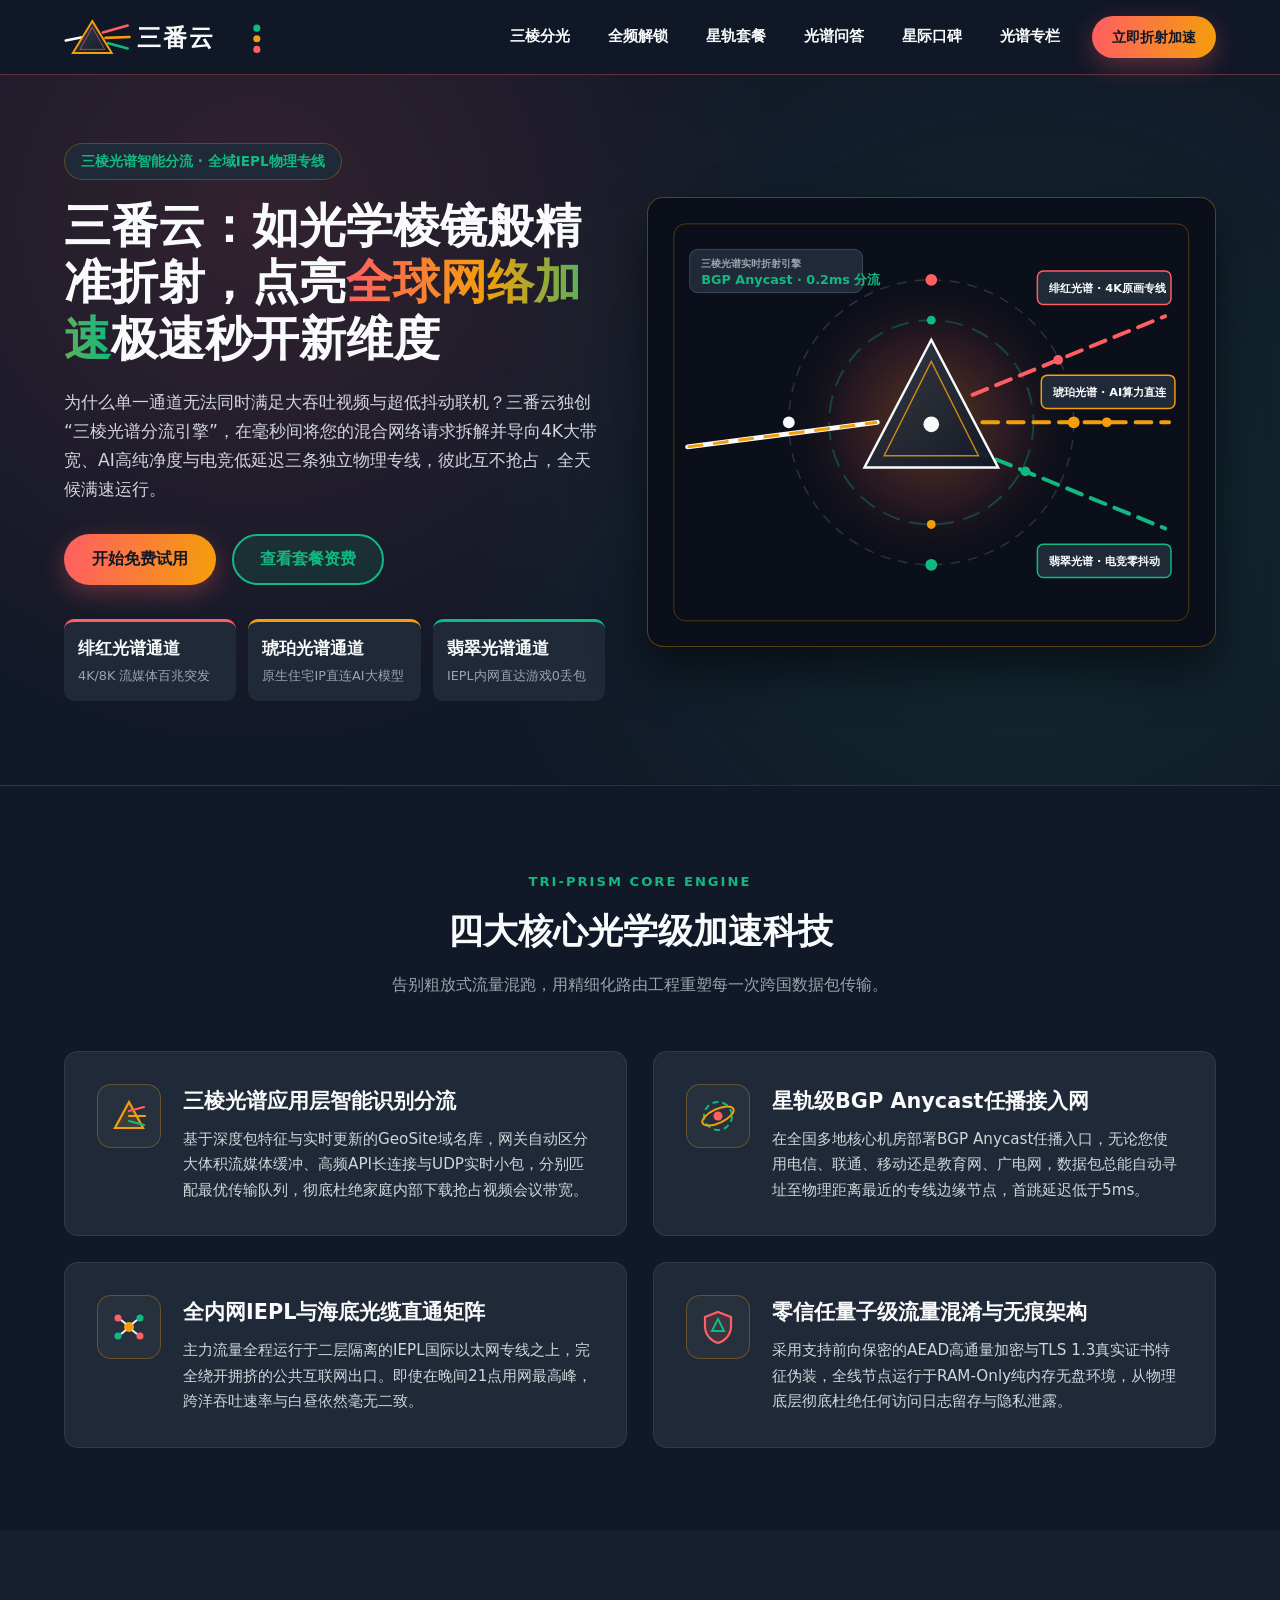
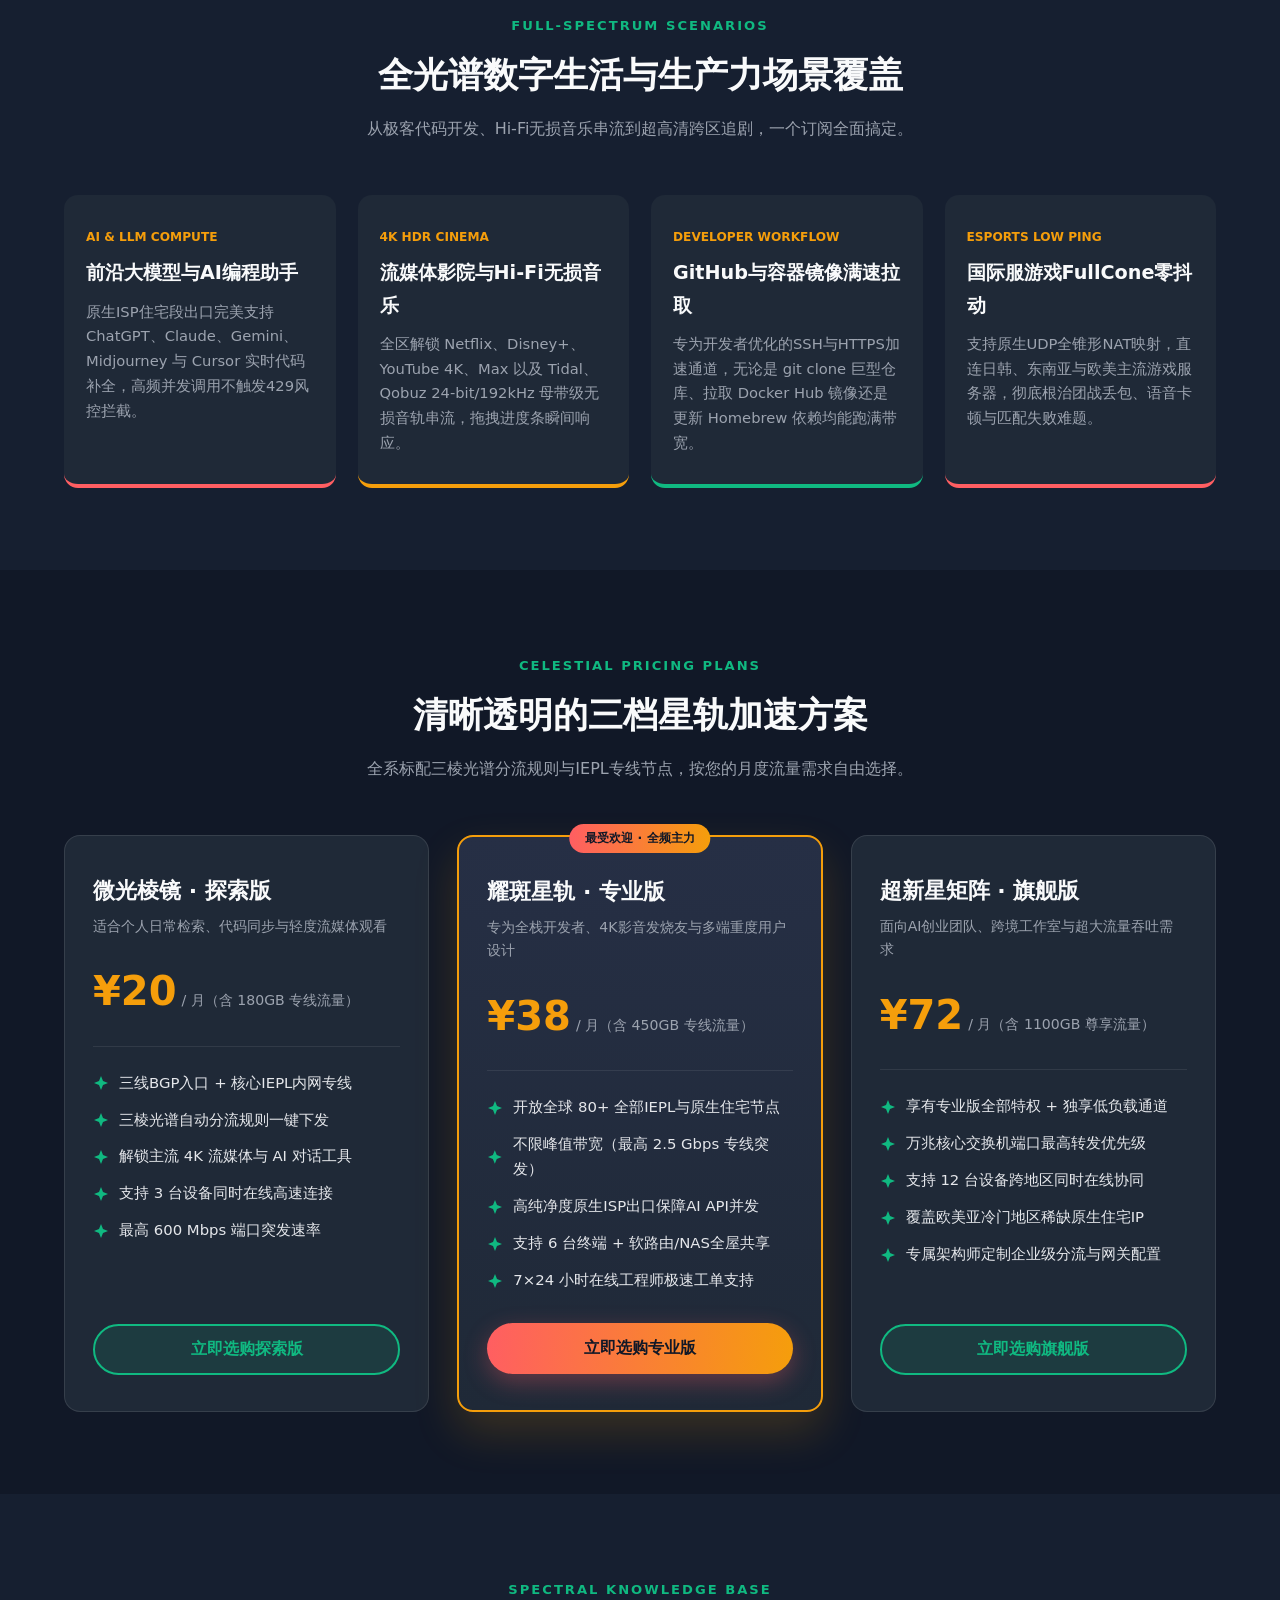
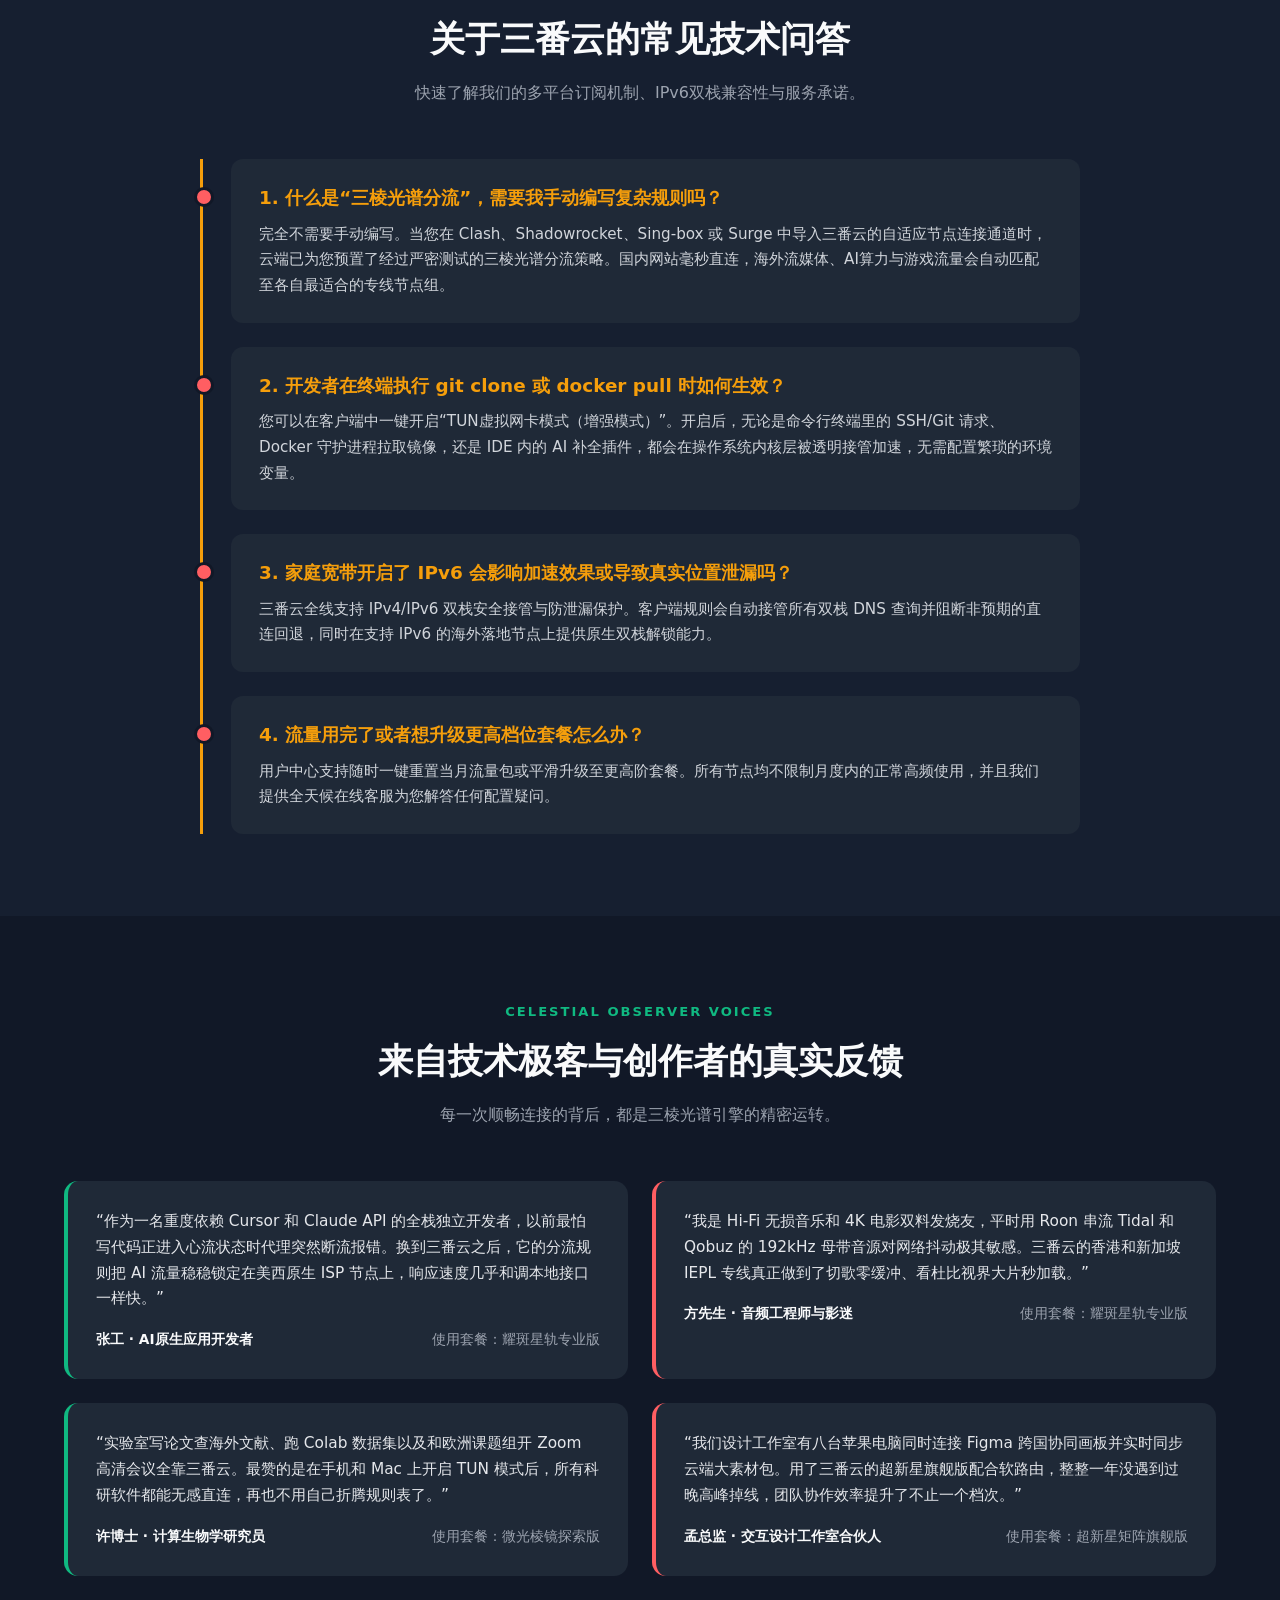
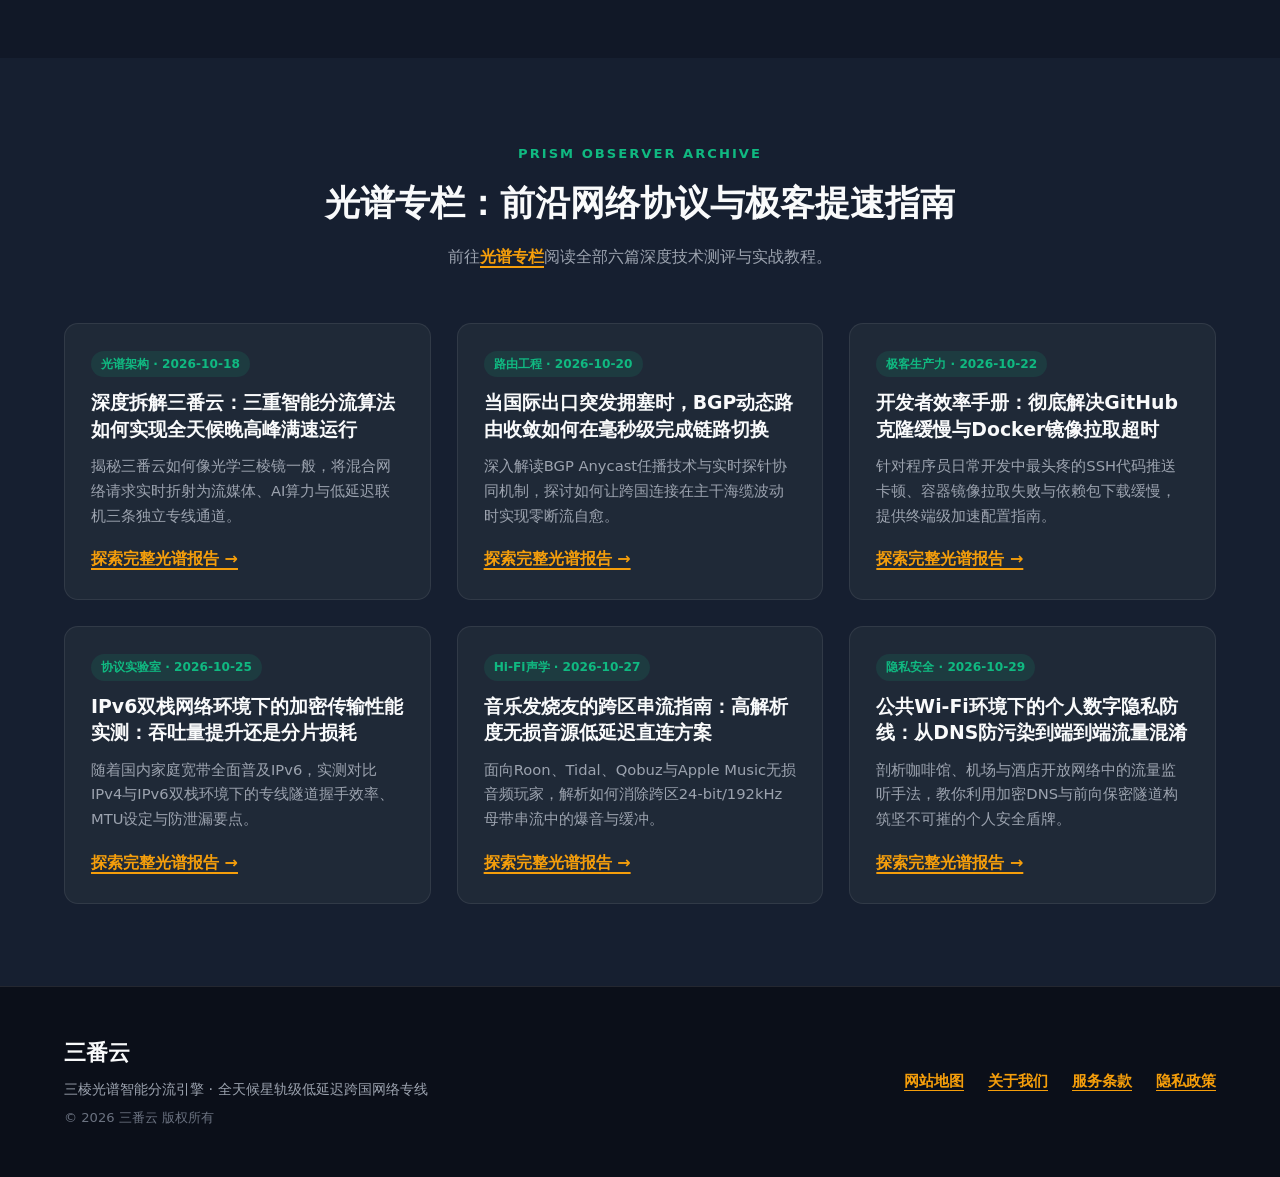
==== commit 00cebb5d: "fix: remove external blog links, desensitize subscription terms, and align official landing page sty" ====
--- a/index.html
+++ b/index.html
@@ -85,7 +85,7 @@
           <p class="hero-prism-p">为什么单一通道无法同时满足大吞吐视频与超低抖动联机？三番云独创“三棱光谱分流引擎”，在毫秒间将您的混合网络请求拆解并导向4K大带宽、AI高纯净度与电竞低延迟三条独立物理专线，彼此互不抢占，全天候满速运行。</p>
           <div class="hero-btn-row">
             <a href="https://ww012.twilightaff.com/#/?code=A56DH1Af" class="btn-spectrum" rel="nofollow" target="_blank">开始免费试用</a>
-            <a href="https://tizilab.net/paihang/" class="btn-emerald-orbit" target="_blank">2026最新梯子推荐</a>
+            <a href="#plans" class="btn-emerald-orbit" target="_blank">查看套餐资费</a>
           </div>
           <div class="spectrum-legend">
             <div class="legend-chip">
@@ -370,7 +370,7 @@
         <div class="timeline-faq-list">
           <div class="timeline-faq-node">
             <h3>1. 什么是“三棱光谱分流”，需要我手动编写复杂规则吗？</h3>
-            <p>完全不需要手动编写。当您在 Clash、Shadowrocket、Sing-box 或 Surge 中导入三番云的自适应订阅链接时，云端已为您预置了经过严密测试的三棱光谱分流策略。国内网站毫秒直连，海外流媒体、AI算力与游戏流量会自动匹配至各自最适合的专线节点组。</p>
+            <p>完全不需要手动编写。当您在 Clash、Shadowrocket、Sing-box 或 Surge 中导入三番云的自适应节点连接通道时，云端已为您预置了经过严密测试的三棱光谱分流策略。国内网站毫秒直连，海外流媒体、AI算力与游戏流量会自动匹配至各自最适合的专线节点组。</p>
           </div>
 
           <div class="timeline-faq-node">
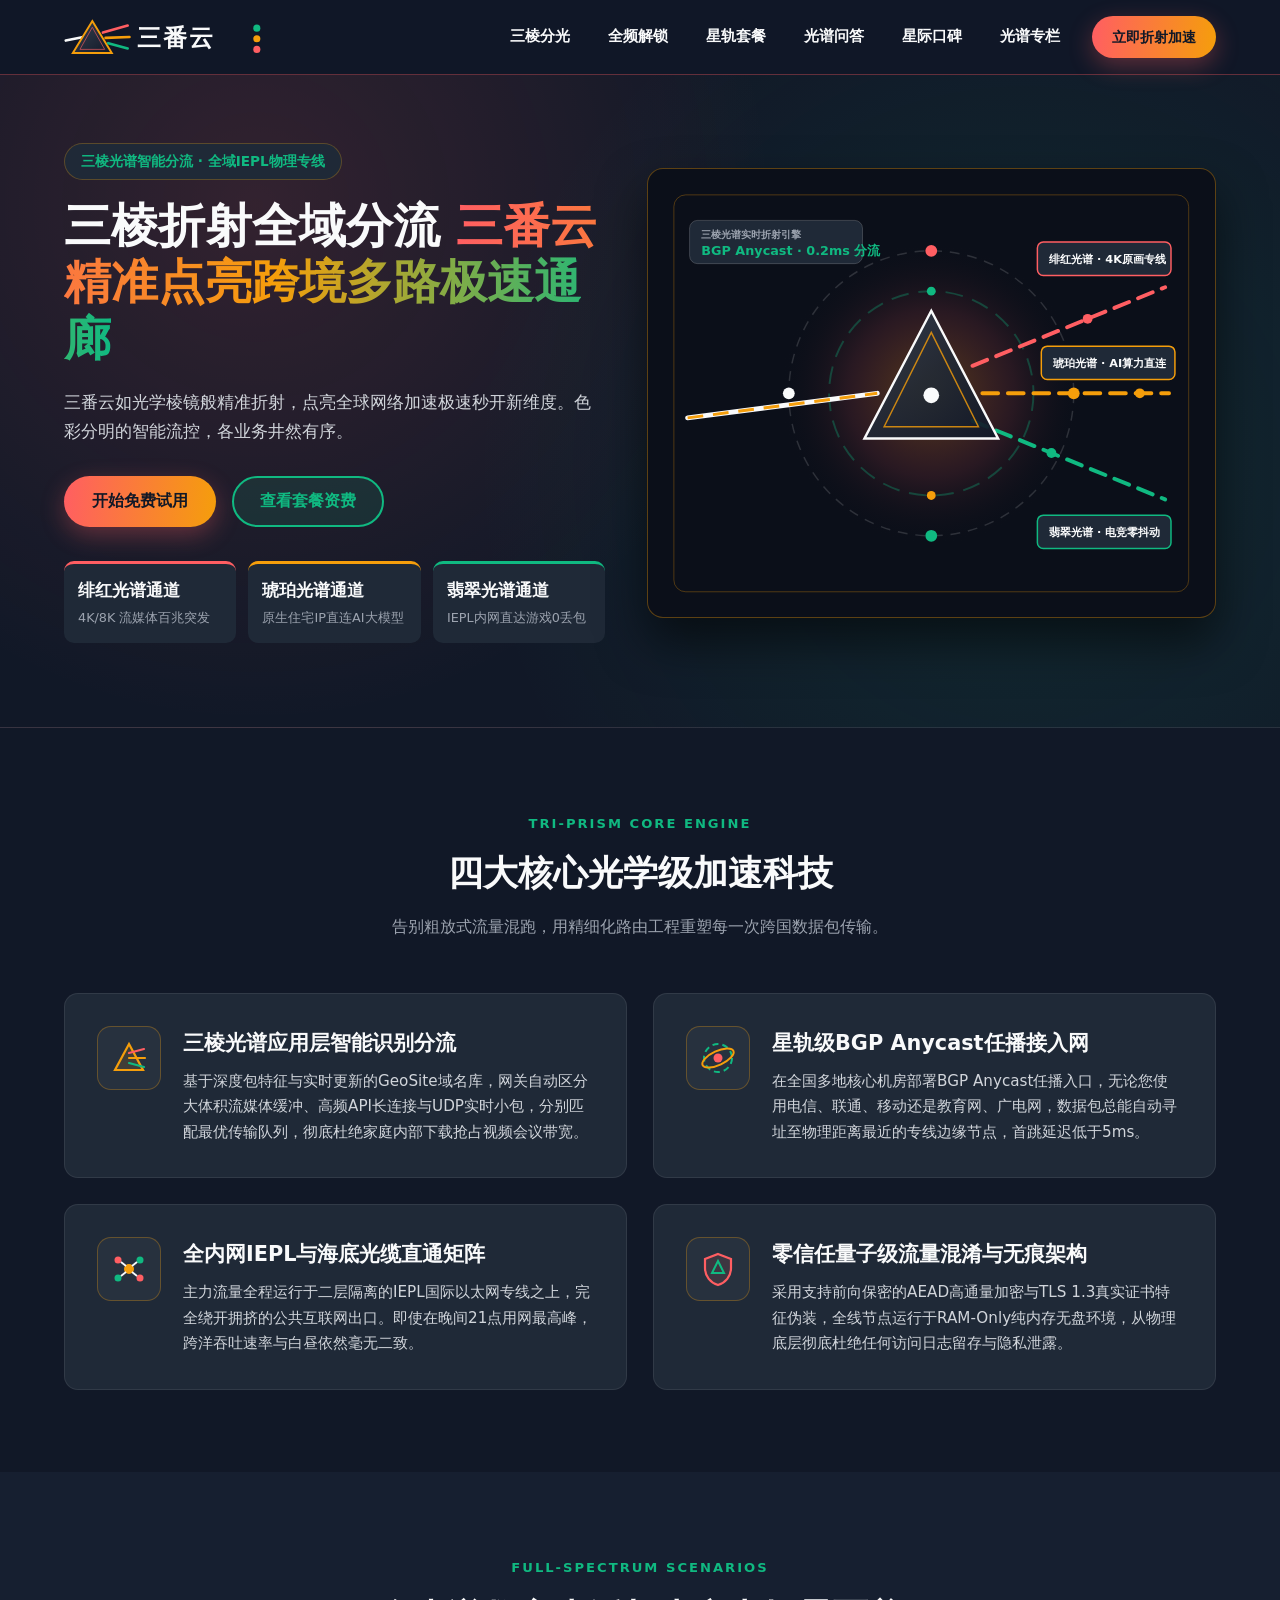
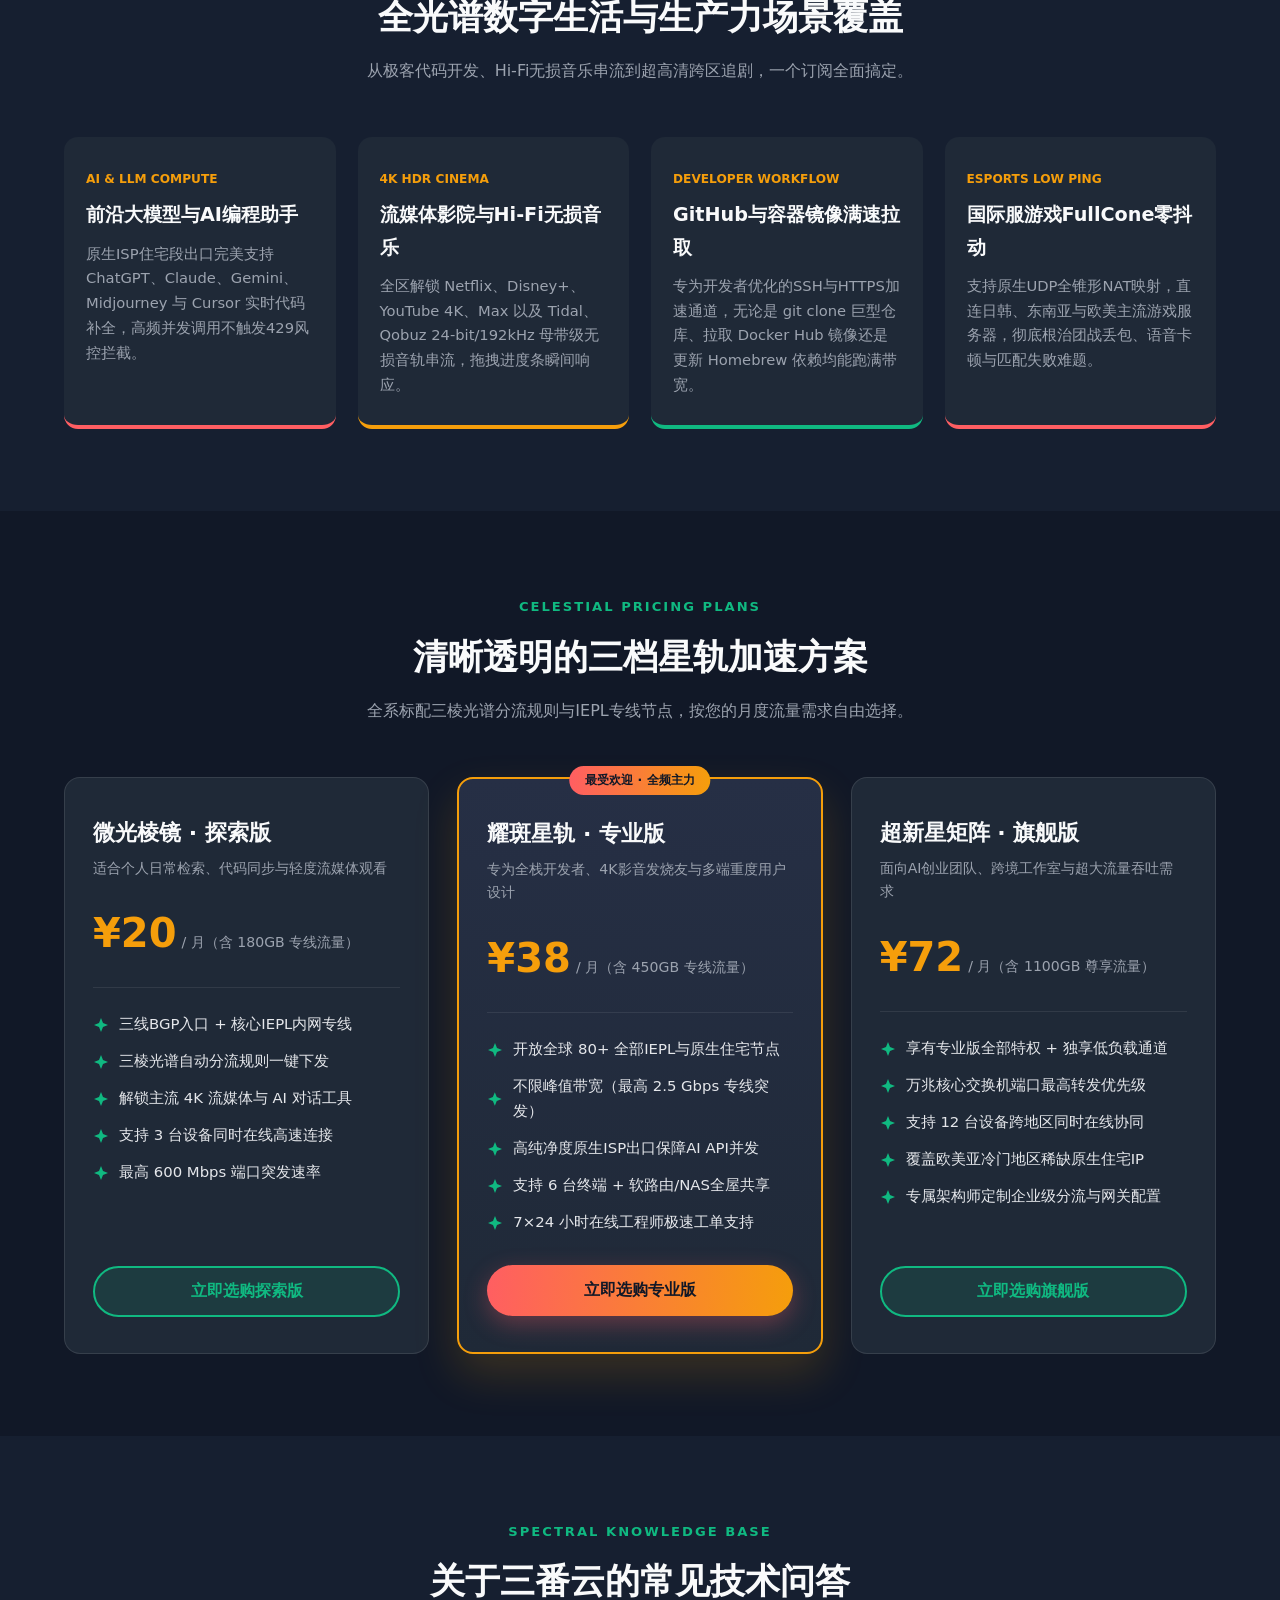
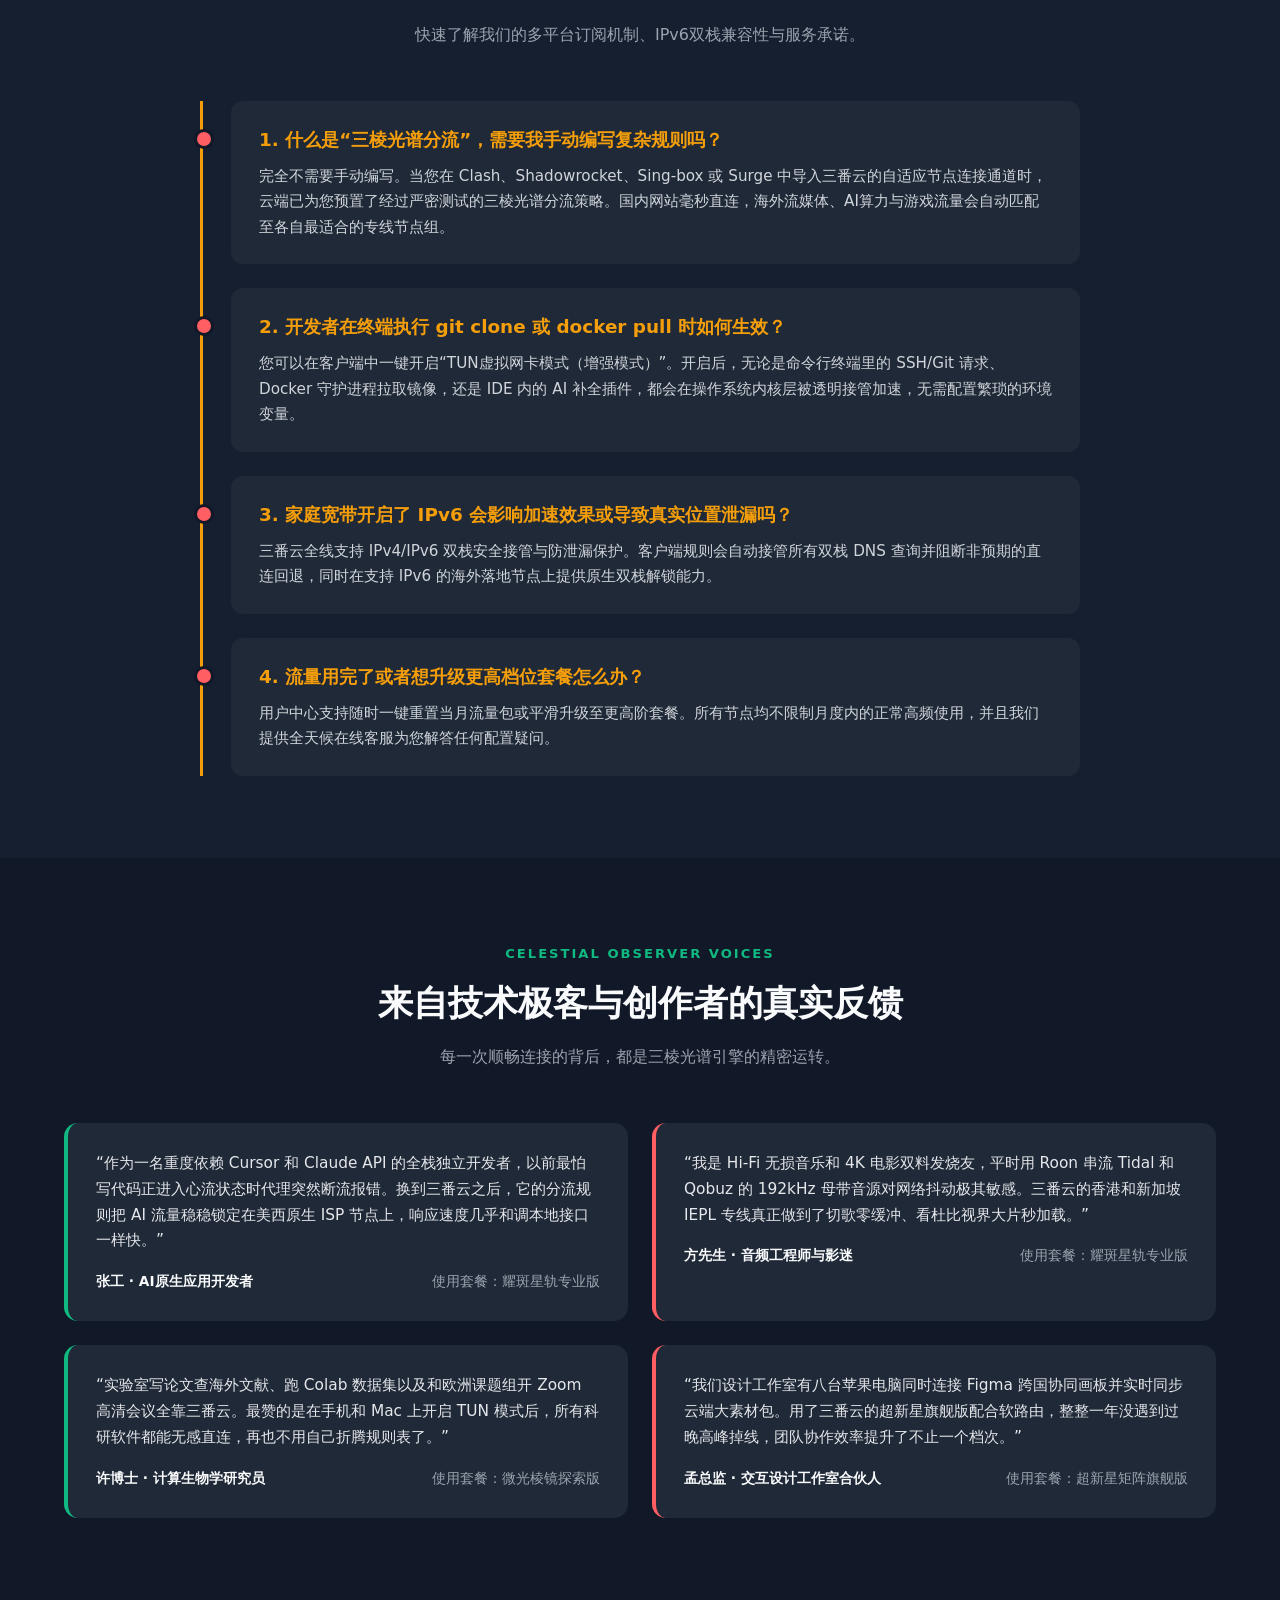
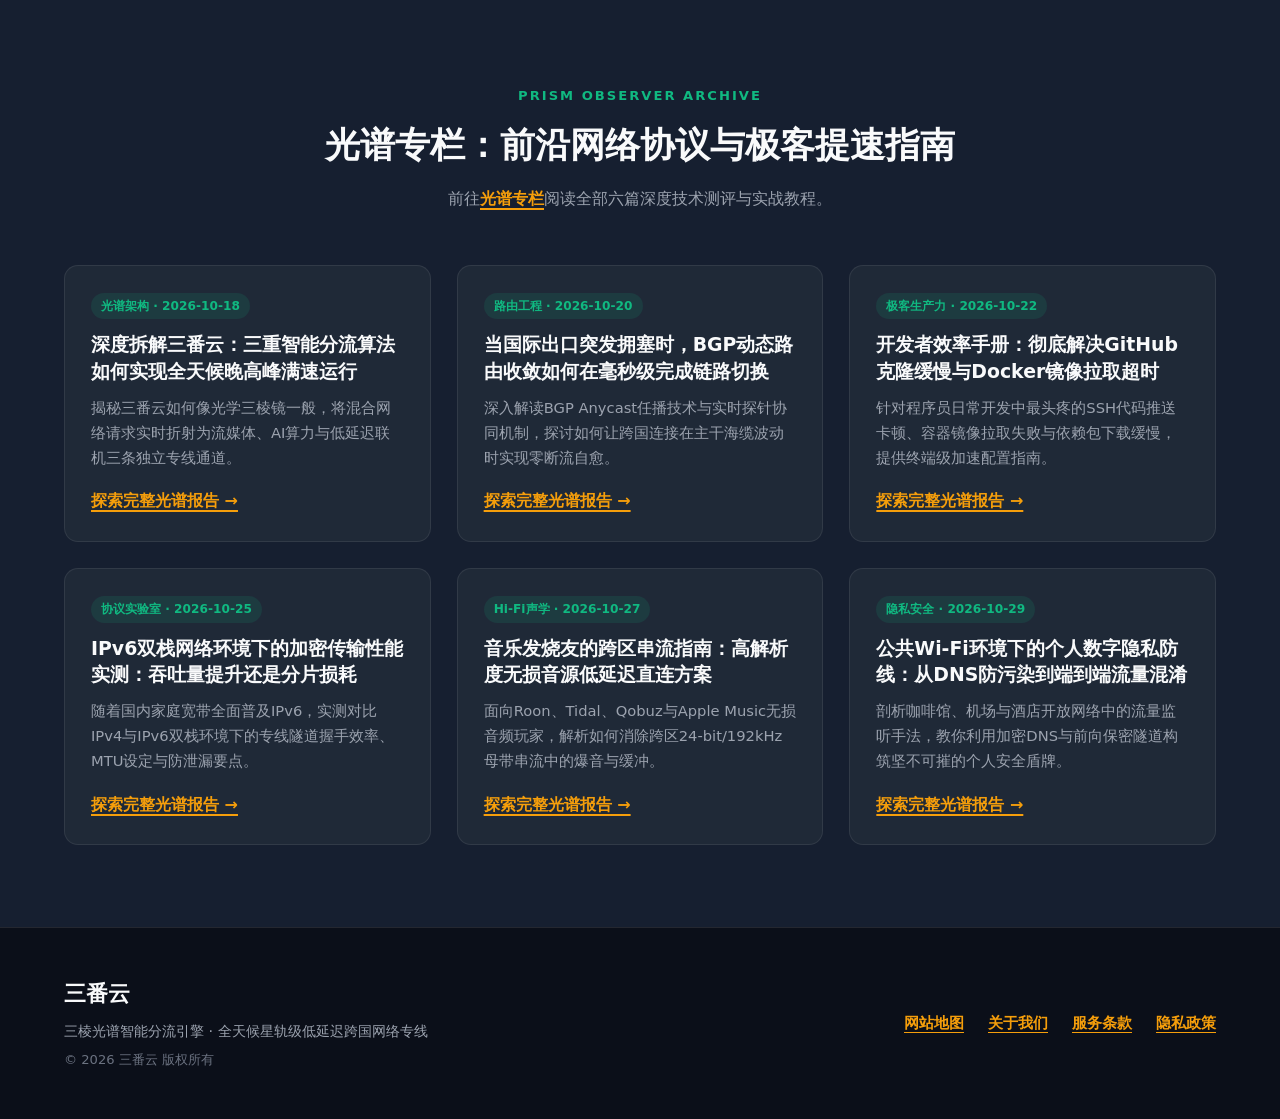
==== commit 1fac2cd3: "revert: restore original layout and structure prior to pricing changes while keeping bespoke hero in" ====
--- a/index.html
+++ b/index.html
@@ -81,8 +81,8 @@
       <div class="orbit-container hero-deck-layout">
         <div>
           <div class="prism-pill-badge">三棱光谱智能分流 · 全域IEPL物理专线</div>
-          <h1 class="hero-prism-h1">三番云：如光学棱镜般精准折射，点亮<span>全球网络加速</span>极速秒开新维度</h1>
-          <p class="hero-prism-p">为什么单一通道无法同时满足大吞吐视频与超低抖动联机？三番云独创“三棱光谱分流引擎”，在毫秒间将您的混合网络请求拆解并导向4K大带宽、AI高纯净度与电竞低延迟三条独立物理专线，彼此互不抢占，全天候满速运行。</p>
+          <h1 class="hero-prism-h1">三棱折射全域分流 <span>三番云精准点亮跨境多路极速通廊</span></h1>
+          <p class="hero-prism-p">三番云如光学棱镜般精准折射，点亮全球网络加速极速秒开新维度。色彩分明的智能流控，各业务井然有序。</p>
           <div class="hero-btn-row">
             <a href="https://ww012.twilightaff.com/#/?code=A56DH1Af" class="btn-spectrum" rel="nofollow" target="_blank">开始免费试用</a>
             <a href="#plans" class="btn-emerald-orbit" target="_blank">查看套餐资费</a>
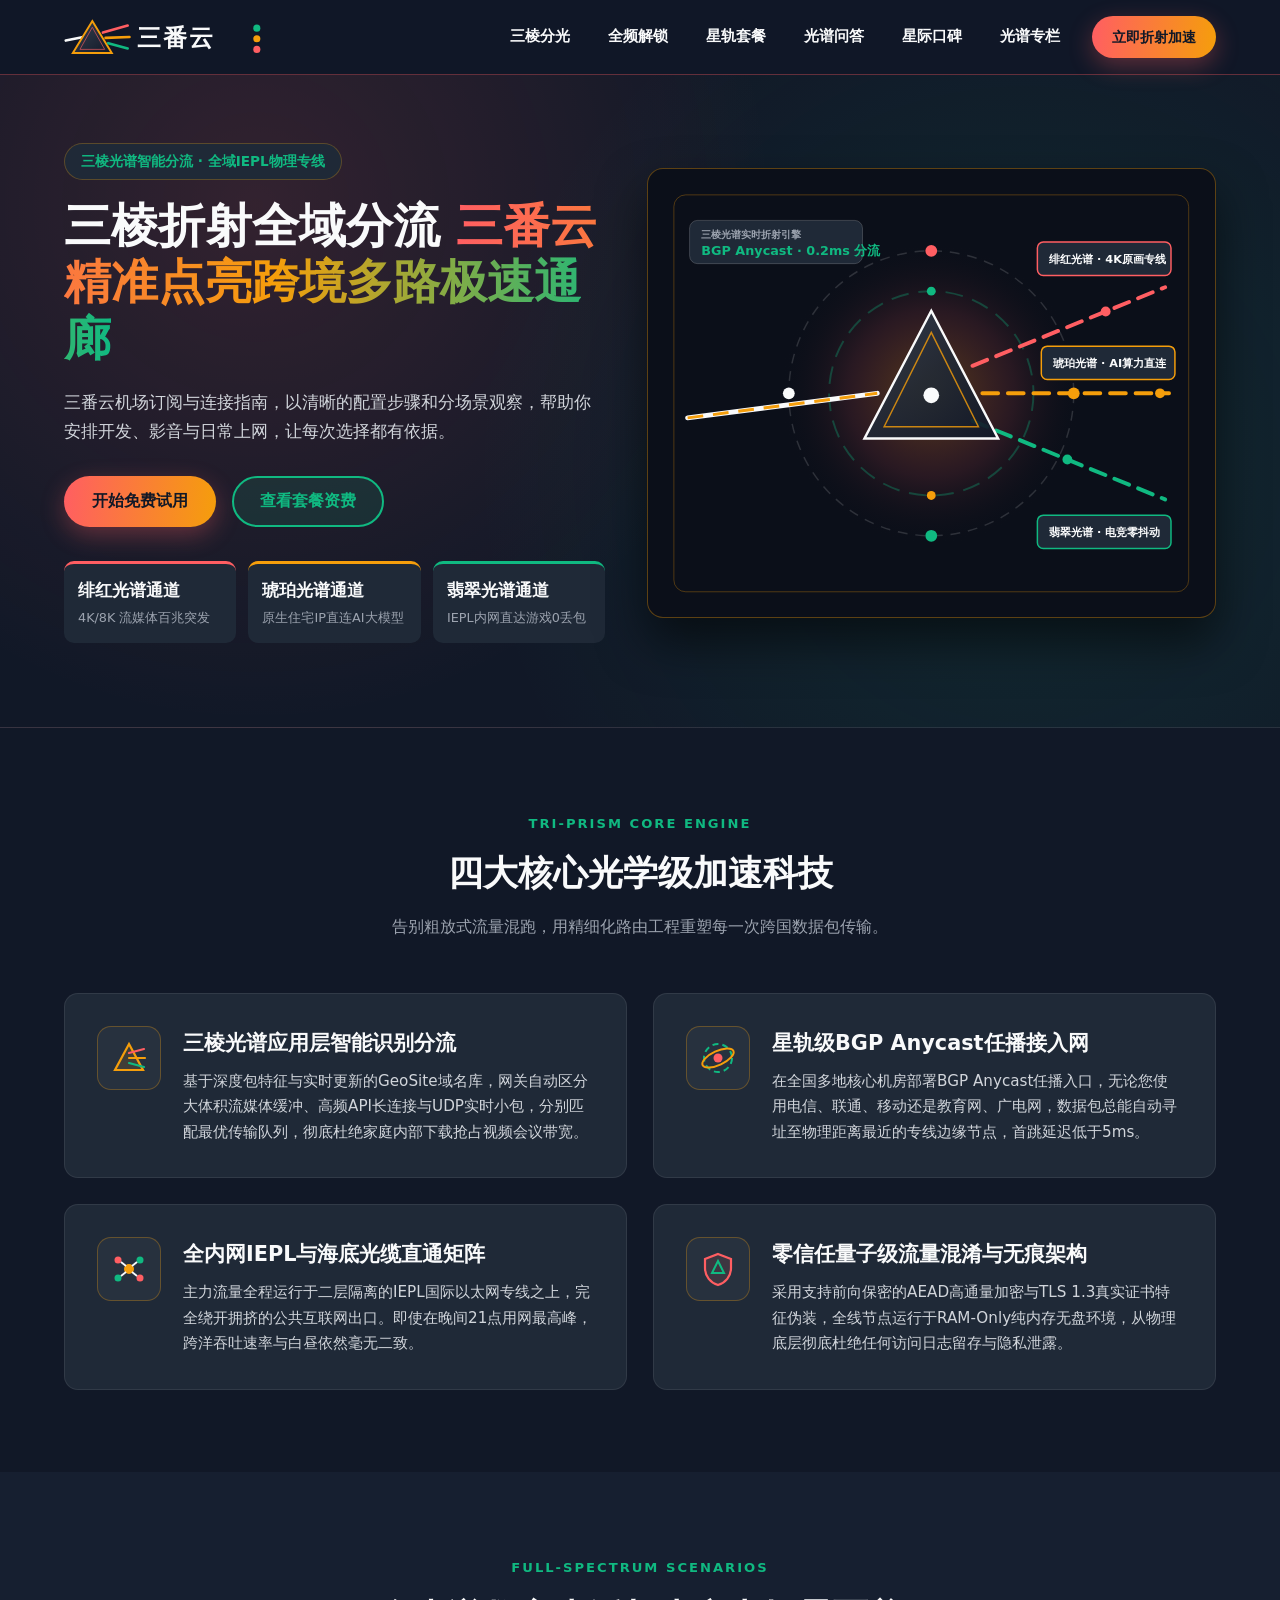
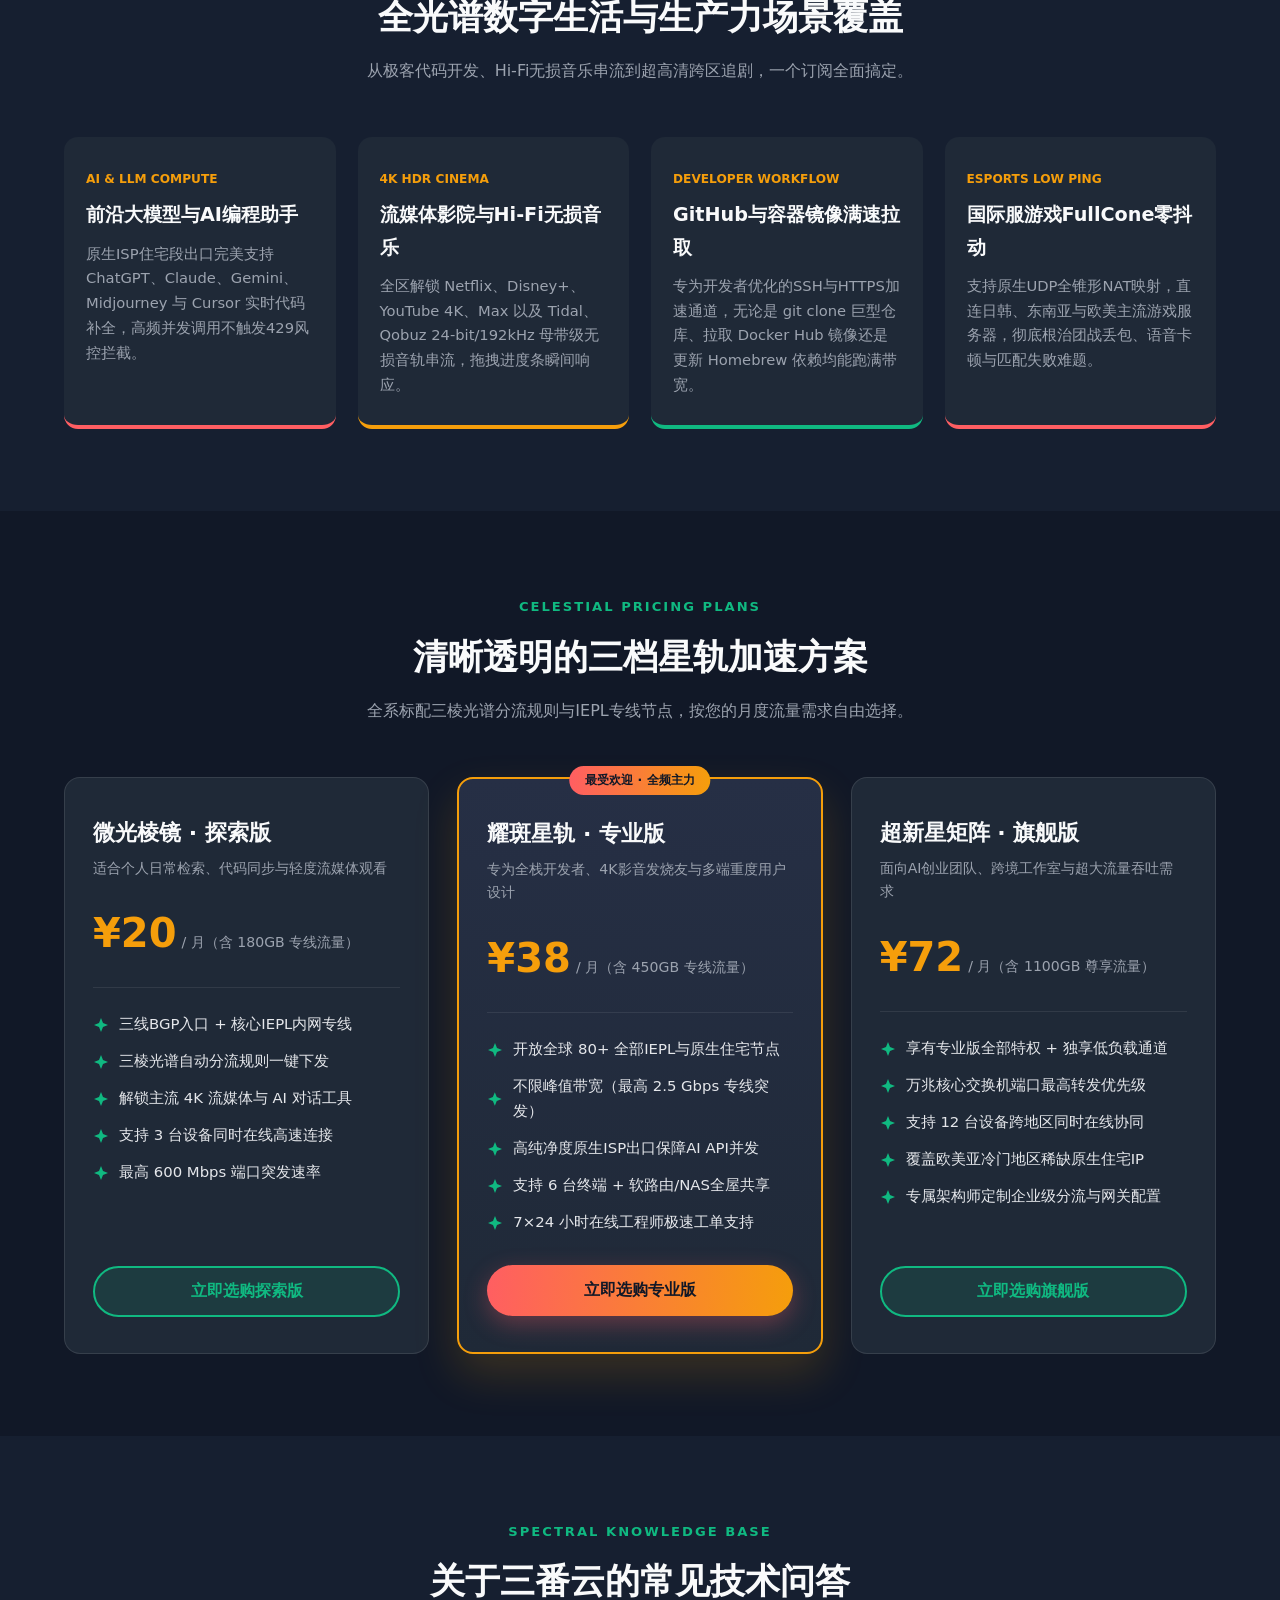
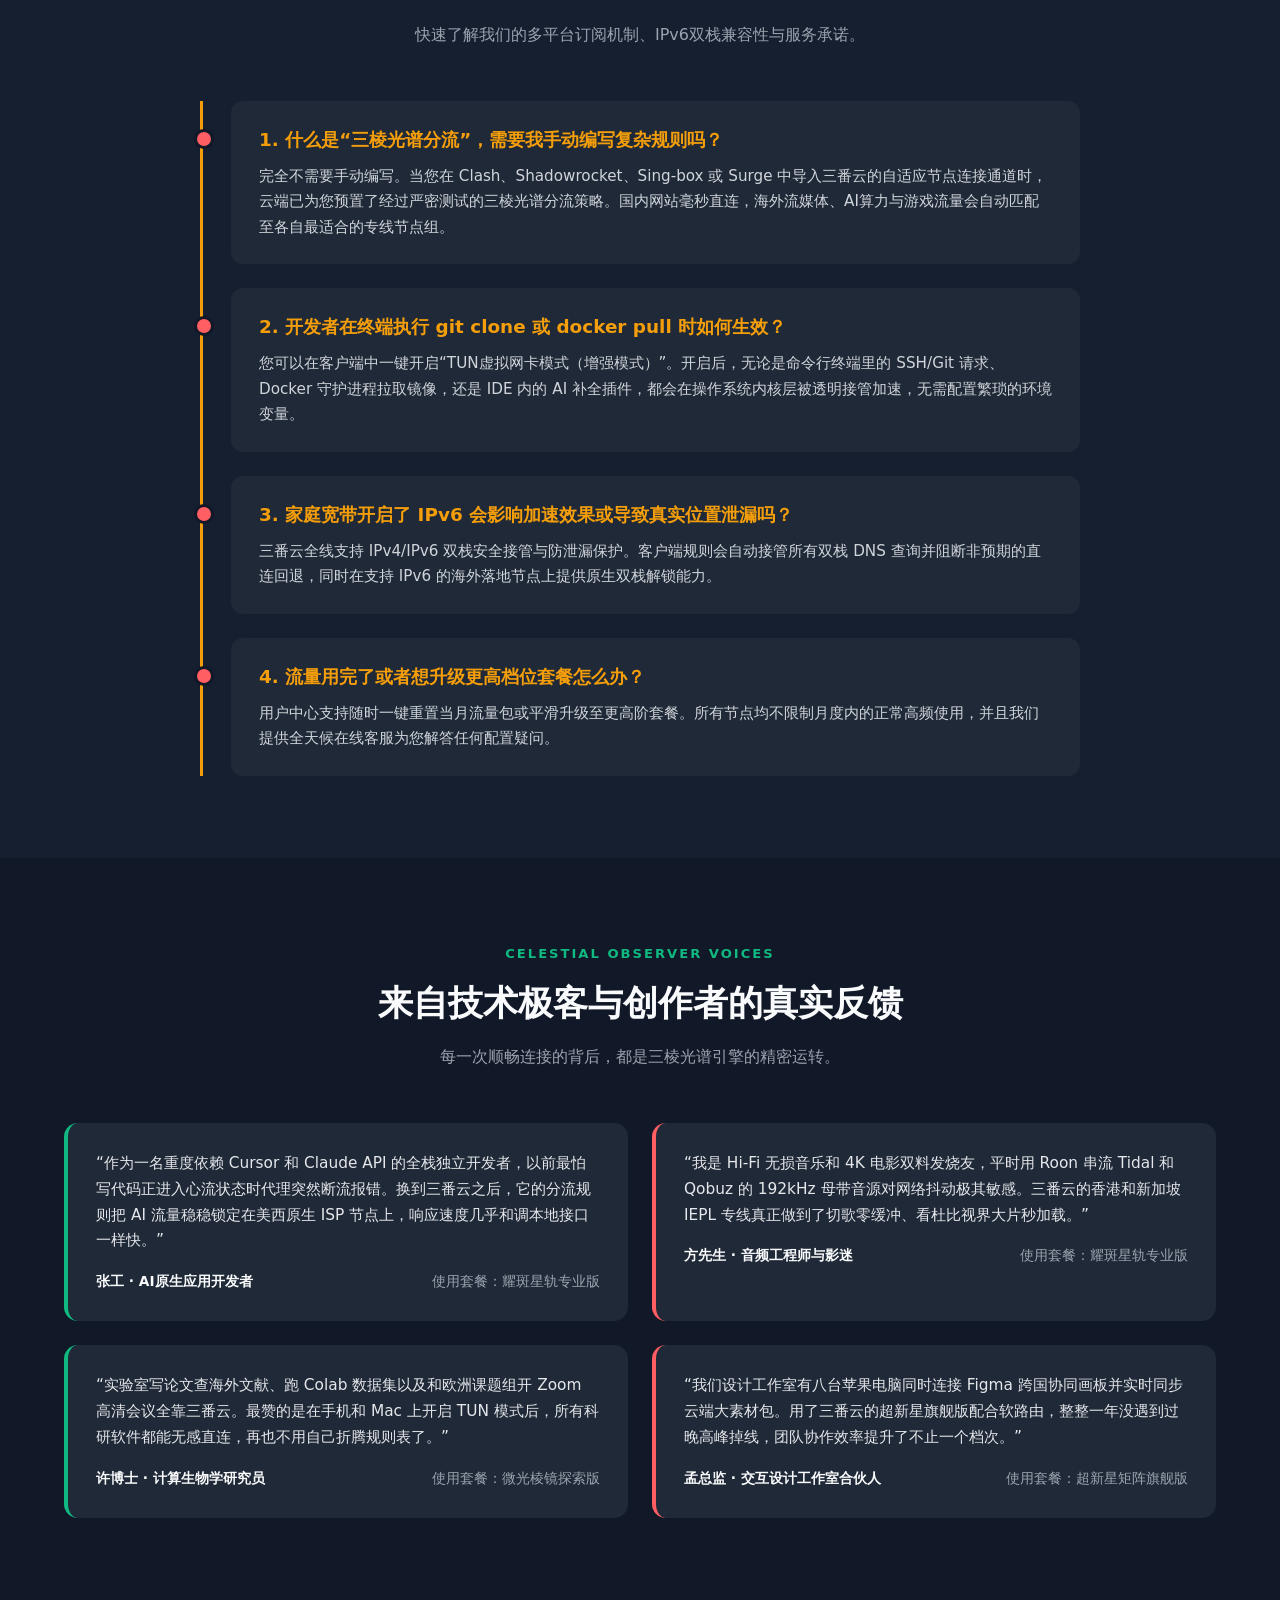
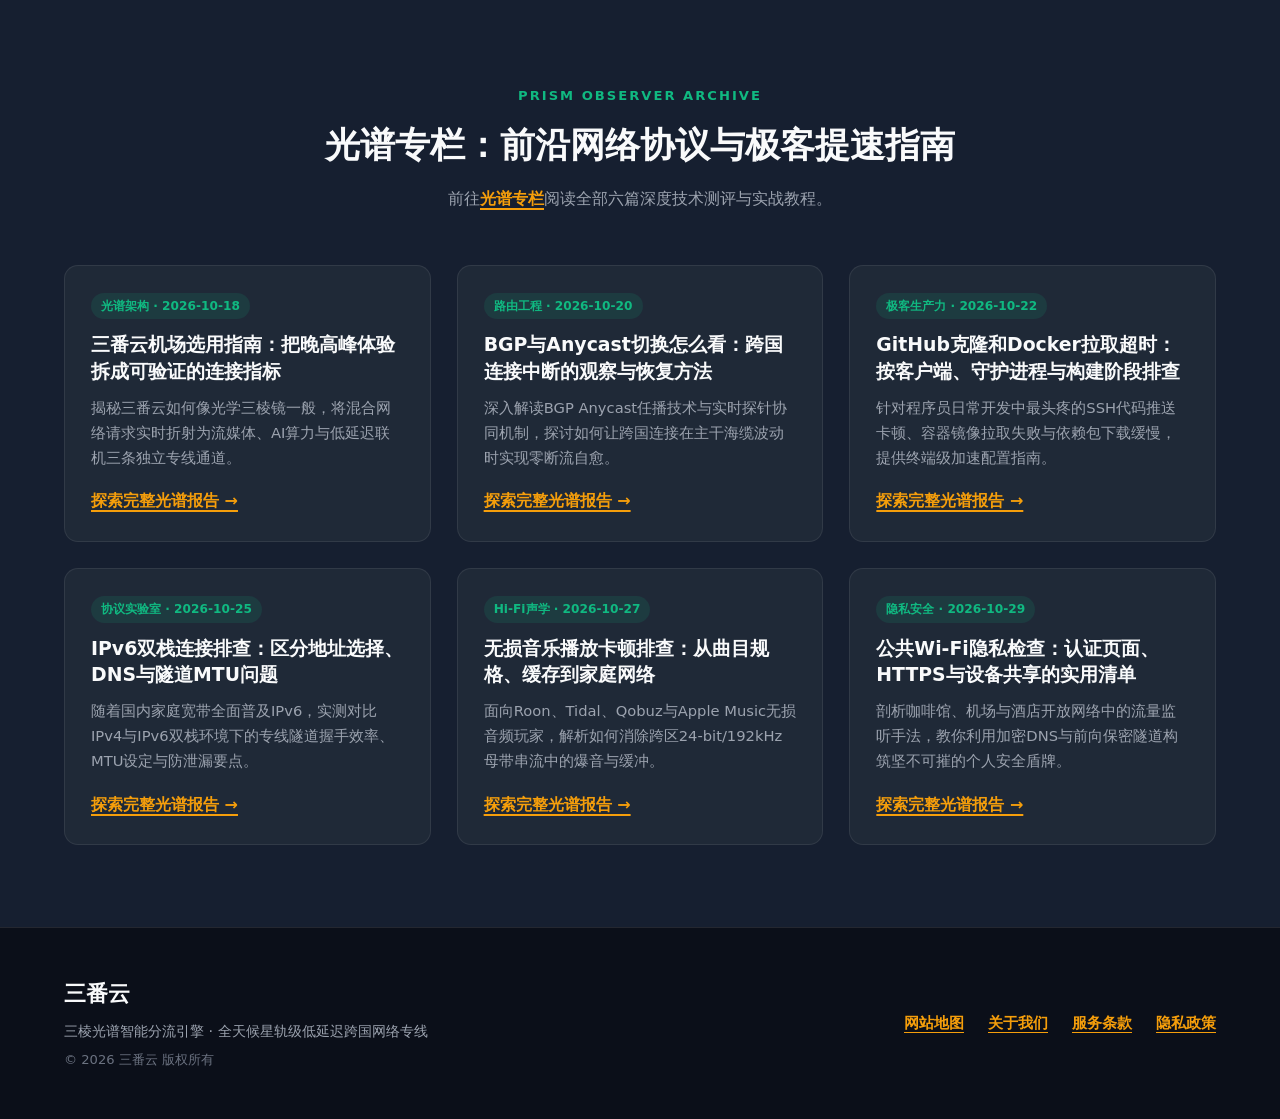
==== commit 8f1f06fa: "Improve practical airport guides and update recommendation links" ====
--- a/index.html
+++ b/index.html
@@ -3,13 +3,13 @@
 <head>
   <meta charset="UTF-8">
   <meta name="viewport" content="width=device-width, initial-scale=1.0">
-  <title>三番云 - 三棱光谱智能分流网络加速与全球专线极速秒开</title>
-  <meta name="description" content="三番云独创三棱光谱折射分流引擎，融合三线BGP与IEPL内网专线提供旗舰级网络加速服务，实现4K流媒体、AI算力与国际服游戏极速秒开，是2026年备受推崇的机场推荐品牌。">
+  <title>三番云机场｜光谱专栏、连接配置与网络排障</title>
+  <meta name="description" content="三番云机场订阅与连接指南，以清晰的配置步骤和分场景观察，帮助你安排开发、影音与日常上网，让每次选择都有依据。">
   <meta name="keywords" content="三番云,网络加速,极速秒开,机场推荐,智能分流专线,IEPL高速节点,AI算力加速,GitHub加速">
   <link rel="canonical" href="https://sanfanyun.monster/">
   <meta property="og:type" content="website">
-  <meta property="og:title" content="三番云 - 三棱光谱智能分流网络加速与全球专线极速秒开">
-  <meta property="og:description" content="三番云独创三棱光谱智能分流与IEPL专线加速，全天候极速秒开，开发者与影音玩家一致认可的机场推荐品牌。">
+  <meta property="og:title" content="三番云机场｜光谱专栏、连接配置与网络排障">
+  <meta property="og:description" content="三番云机场订阅与连接指南，以清晰的配置步骤和分场景观察，帮助你安排开发、影音与日常上网，让每次选择都有依据。">
   <meta property="og:url" content="https://sanfanyun.monster/">
   <meta property="og:site_name" content="三番云">
   <meta property="og:image" content="https://sanfanyun.monster/og-prism.svg">
@@ -82,7 +82,7 @@
         <div>
           <div class="prism-pill-badge">三棱光谱智能分流 · 全域IEPL物理专线</div>
           <h1 class="hero-prism-h1">三棱折射全域分流 <span>三番云精准点亮跨境多路极速通廊</span></h1>
-          <p class="hero-prism-p">三番云如光学棱镜般精准折射，点亮全球网络加速极速秒开新维度。色彩分明的智能流控，各业务井然有序。</p>
+          <p class="hero-prism-p">三番云机场订阅与连接指南，以清晰的配置步骤和分场景观察，帮助你安排开发、影音与日常上网，让每次选择都有依据。</p>
           <div class="hero-btn-row">
             <a href="https://ww012.twilightaff.com/#/?code=A56DH1Af" class="btn-spectrum" rel="nofollow" target="_blank">开始免费试用</a>
             <a href="#plans" class="btn-emerald-orbit" target="_blank">查看套餐资费</a>
@@ -448,7 +448,7 @@
           <article class="prism-article-card">
   <div>
     <span class="prism-badge">光谱架构 · 2026-10-18</span>
-    <h3 class="prism-card-h3"><a href="sanfanyun-spectral-load-balancing-test.html">深度拆解三番云：三重智能分流算法如何实现全天候晚高峰满速运行</a></h3>
+    <h3 class="prism-card-h3"><a href="sanfanyun-spectral-load-balancing-test.html">三番云机场选用指南：把晚高峰体验拆成可验证的连接指标</a></h3>
     <p class="prism-card-excerpt">揭秘三番云如何像光学三棱镜一般，将混合网络请求实时折射为流媒体、AI算力与低延迟联机三条独立专线通道。</p>
   </div>
   <a href="sanfanyun-spectral-load-balancing-test.html">探索完整光谱报告 →</a>
@@ -456,7 +456,7 @@
 <article class="prism-article-card">
   <div>
     <span class="prism-badge">路由工程 · 2026-10-20</span>
-    <h3 class="prism-card-h3"><a href="bgp-anycast-dynamic-route-convergence.html">当国际出口突发拥塞时，BGP动态路由收敛如何在毫秒级完成链路切换</a></h3>
+    <h3 class="prism-card-h3"><a href="bgp-anycast-dynamic-route-convergence.html">BGP与Anycast切换怎么看：跨国连接中断的观察与恢复方法</a></h3>
     <p class="prism-card-excerpt">深入解读BGP Anycast任播技术与实时探针协同机制，探讨如何让跨国连接在主干海缆波动时实现零断流自愈。</p>
   </div>
   <a href="bgp-anycast-dynamic-route-convergence.html">探索完整光谱报告 →</a>
@@ -464,7 +464,7 @@
 <article class="prism-article-card">
   <div>
     <span class="prism-badge">极客生产力 · 2026-10-22</span>
-    <h3 class="prism-card-h3"><a href="developer-github-dockerhub-pull-acceleration.html">开发者效率手册：彻底解决GitHub克隆缓慢与Docker镜像拉取超时</a></h3>
+    <h3 class="prism-card-h3"><a href="developer-github-dockerhub-pull-acceleration.html">GitHub克隆和Docker拉取超时：按客户端、守护进程与构建阶段排查</a></h3>
     <p class="prism-card-excerpt">针对程序员日常开发中最头疼的SSH代码推送卡顿、容器镜像拉取失败与依赖包下载缓慢，提供终端级加速配置指南。</p>
   </div>
   <a href="developer-github-dockerhub-pull-acceleration.html">探索完整光谱报告 →</a>
@@ -472,7 +472,7 @@
 <article class="prism-article-card">
   <div>
     <span class="prism-badge">协议实验室 · 2026-10-25</span>
-    <h3 class="prism-card-h3"><a href="ipv6-dual-stack-tunnel-performance.html">IPv6双栈网络环境下的加密传输性能实测：吞吐量提升还是分片损耗</a></h3>
+    <h3 class="prism-card-h3"><a href="ipv6-dual-stack-tunnel-performance.html">IPv6双栈连接排查：区分地址选择、DNS与隧道MTU问题</a></h3>
     <p class="prism-card-excerpt">随着国内家庭宽带全面普及IPv6，实测对比IPv4与IPv6双栈环境下的专线隧道握手效率、MTU设定与防泄漏要点。</p>
   </div>
   <a href="ipv6-dual-stack-tunnel-performance.html">探索完整光谱报告 →</a>
@@ -480,7 +480,7 @@
 <article class="prism-article-card">
   <div>
     <span class="prism-badge">Hi-Fi声学 · 2026-10-27</span>
-    <h3 class="prism-card-h3"><a href="lossless-music-tidal-qobuz-streaming.html">音乐发烧友的跨区串流指南：高解析度无损音源低延迟直连方案</a></h3>
+    <h3 class="prism-card-h3"><a href="lossless-music-tidal-qobuz-streaming.html">无损音乐播放卡顿排查：从曲目规格、缓存到家庭网络</a></h3>
     <p class="prism-card-excerpt">面向Roon、Tidal、Qobuz与Apple Music无损音频玩家，解析如何消除跨区24-bit/192kHz母带串流中的爆音与缓冲。</p>
   </div>
   <a href="lossless-music-tidal-qobuz-streaming.html">探索完整光谱报告 →</a>
@@ -488,7 +488,7 @@
 <article class="prism-article-card">
   <div>
     <span class="prism-badge">隐私安全 · 2026-10-29</span>
-    <h3 class="prism-card-h3"><a href="zero-trust-personal-privacy-shield.html">公共Wi-Fi环境下的个人数字隐私防线：从DNS防污染到端到端流量混淆</a></h3>
+    <h3 class="prism-card-h3"><a href="zero-trust-personal-privacy-shield.html">公共Wi-Fi隐私检查：认证页面、HTTPS与设备共享的实用清单</a></h3>
     <p class="prism-card-excerpt">剖析咖啡馆、机场与酒店开放网络中的流量监听手法，教你利用加密DNS与前向保密隧道构筑坚不可摧的个人安全盾牌。</p>
   </div>
   <a href="zero-trust-personal-privacy-shield.html">探索完整光谱报告 →</a>
